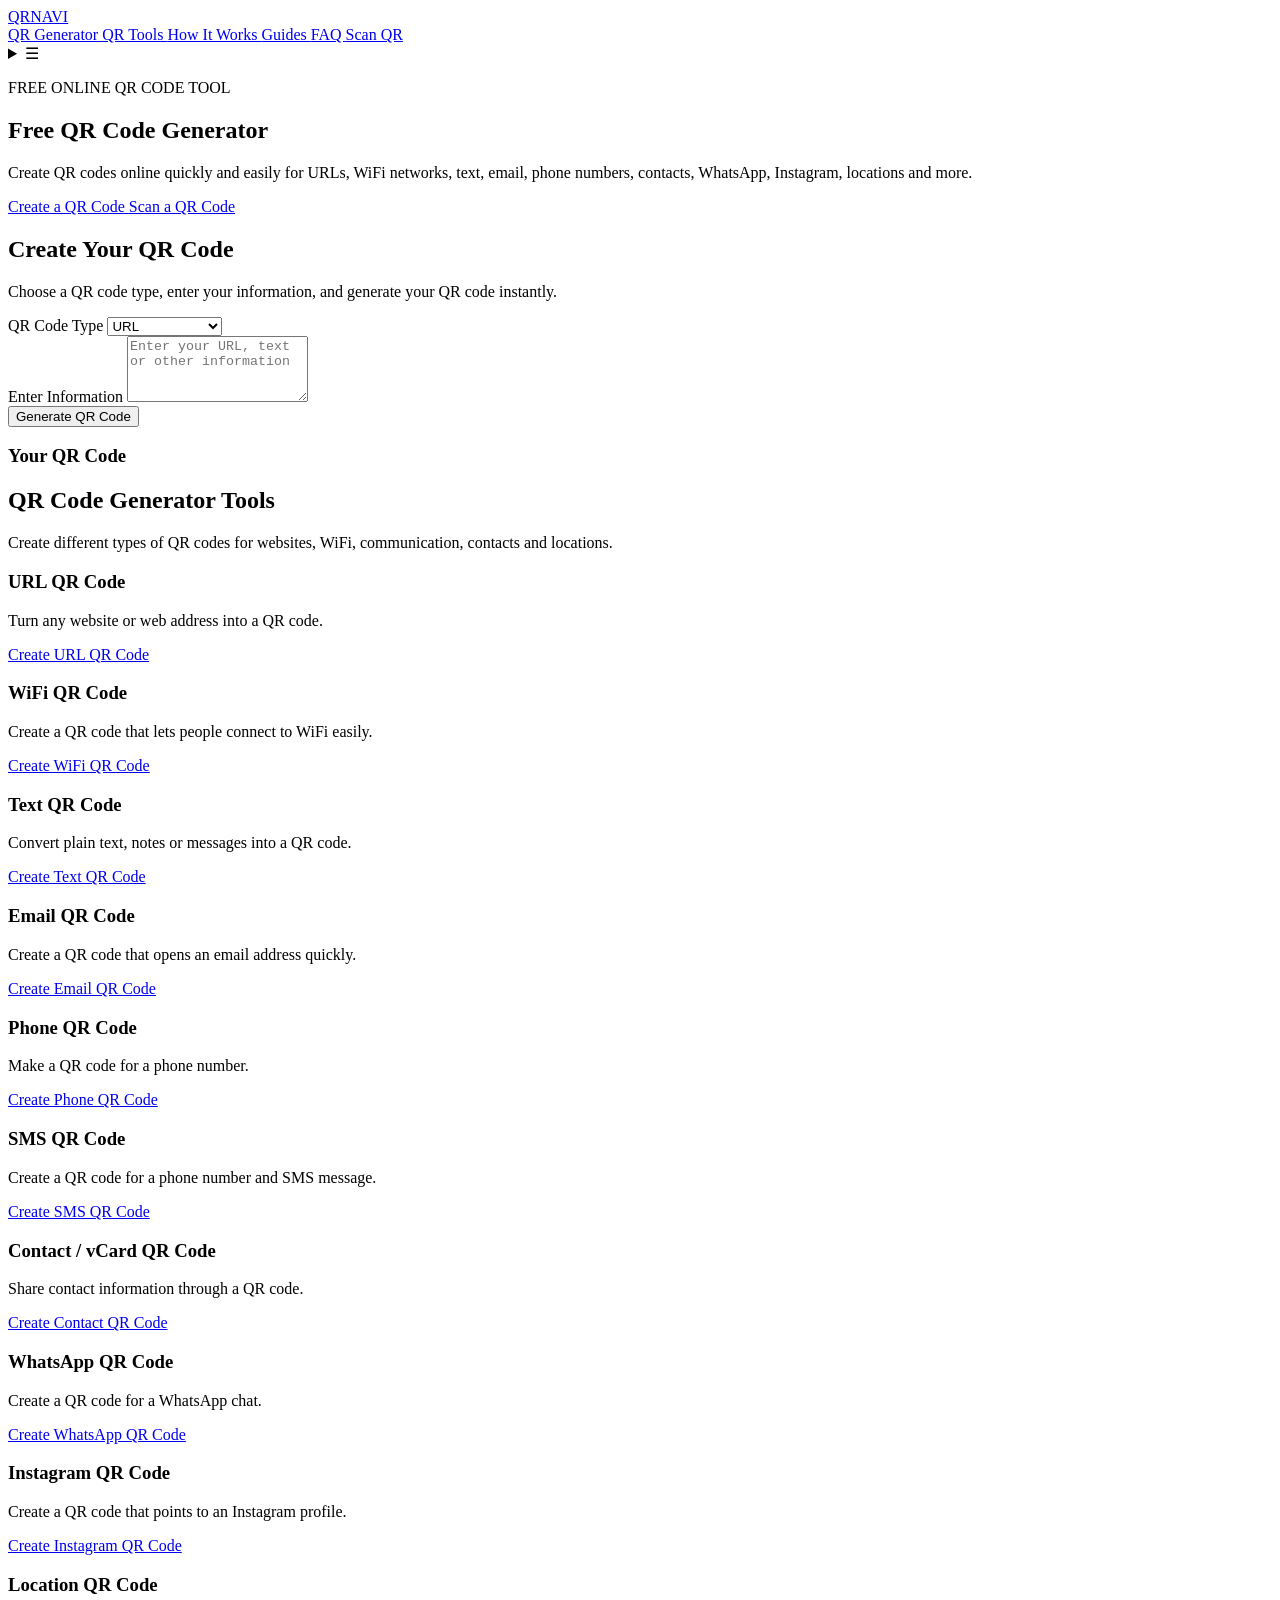
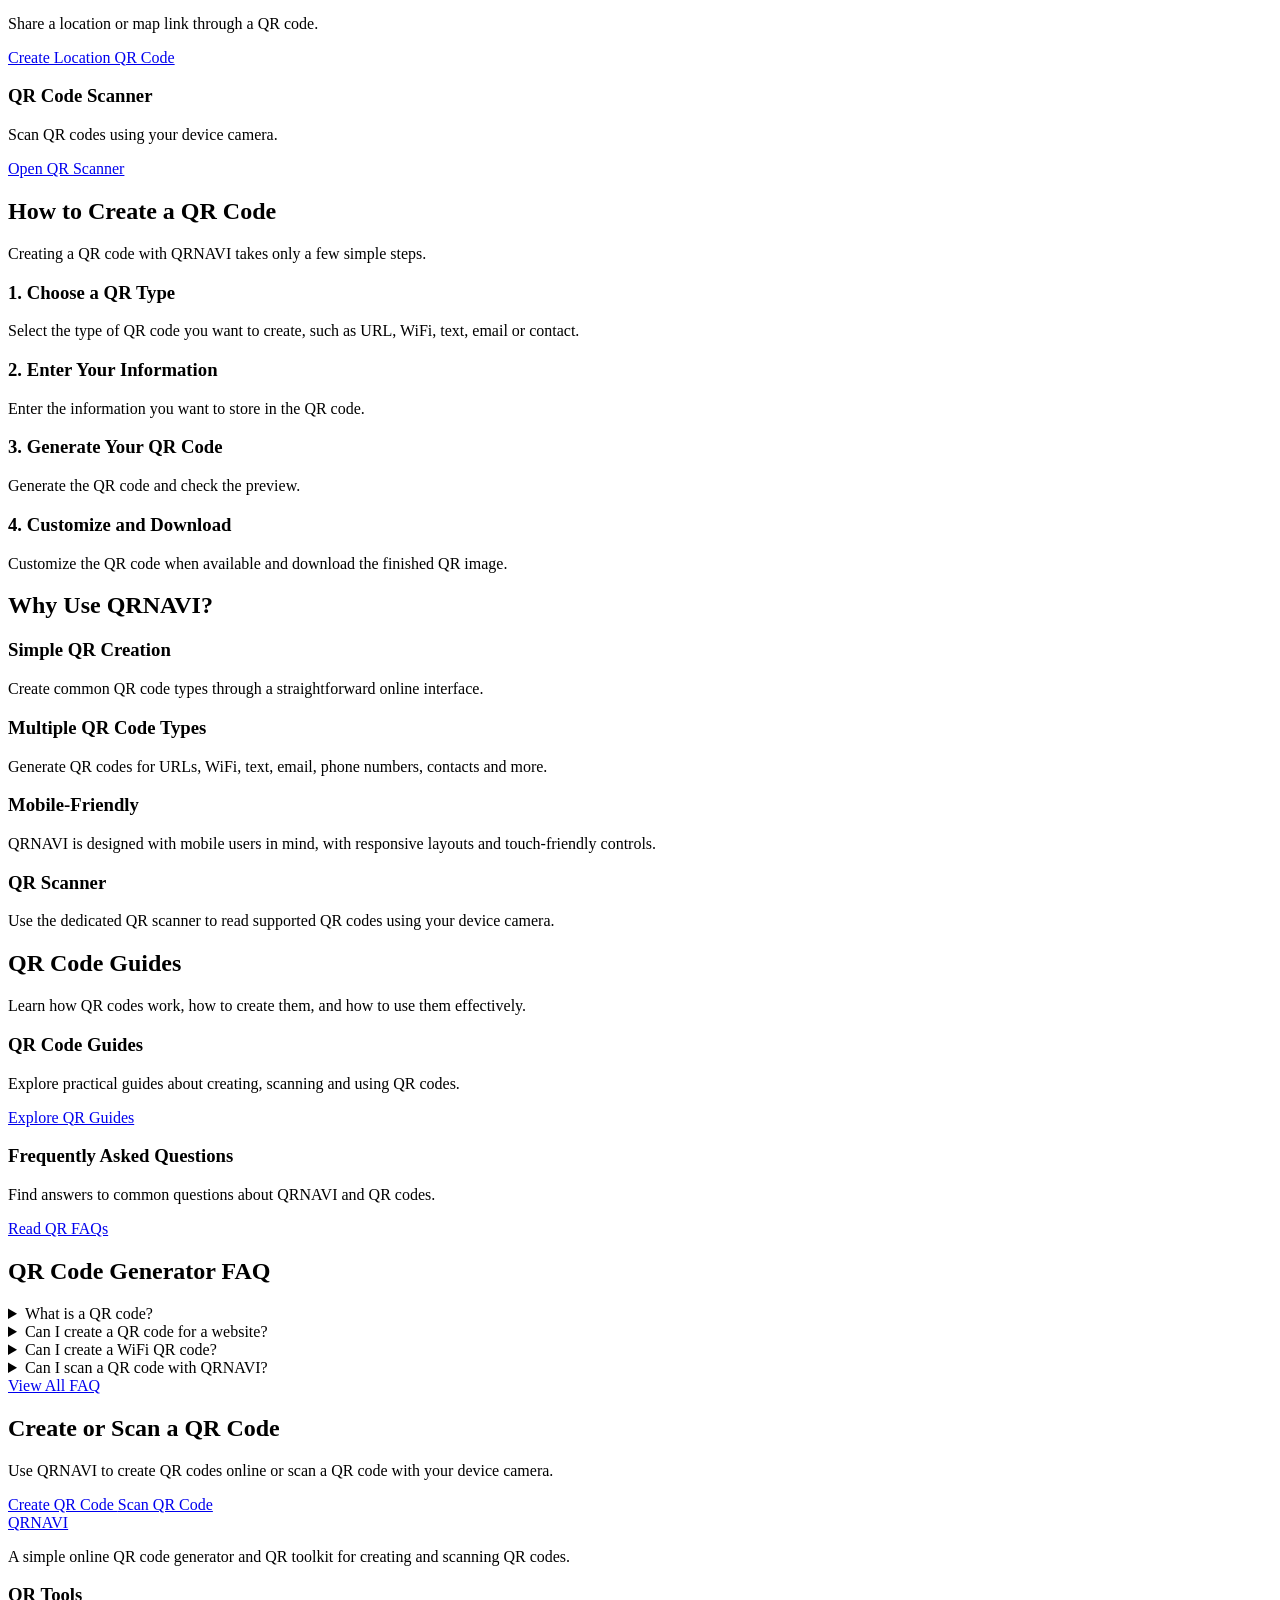
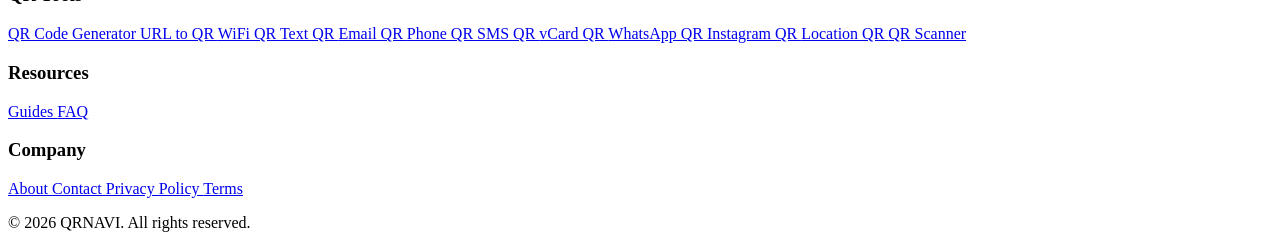
==== index.html @ 93f000bf "Create index.html for QRNAVI website Added a new HTML file for the QRNAVI website, including meta ta" ====
<!DOCTYPE html>
<html lang="en">
<head>
  <meta charset="UTF-8">

  <meta
    name="viewport"
    content="width=device-width, initial-scale=1.0"
  >

  <meta
    name="description"
    content="Create free QR codes online with QRNAVI. Generate QR codes for URLs, WiFi, text, email, phone, SMS, contacts, WhatsApp, Instagram and locations quickly and easily."
  >

  <meta
    name="robots"
    content="index, follow, max-image-preview:large, max-snippet:-1, max-video-preview:-1"
  >

  <meta name="theme-color" content="#071426">

  <title>QRNAVI — Free QR Code Generator</title>

  <!--
    Domain is intentionally not hard-coded yet.
    Canonical URL and absolute OG URL will be added
    after the final QRNAVI domain is selected.
  -->

  <!-- Open Graph -->
  <meta property="og:type" content="website">
  <meta
    property="og:title"
    content="QRNAVI — Free QR Code Generator"
  >
  <meta
    property="og:description"
    content="Create free QR codes for URLs, WiFi, text, email, phone, SMS, contacts, WhatsApp, Instagram and locations with QRNAVI."
  >

  <!-- Twitter / X -->
  <meta
    name="twitter:card"
    content="summary"
  >
  <meta
    name="twitter:title"
    content="QRNAVI — Free QR Code Generator"
  >
  <meta
    name="twitter:description"
    content="Create free QR codes quickly for URLs, WiFi, text, email, phone, contacts and more."
  >

  <!-- Performance -->
  <link rel="preconnect" href="https://cdnjs.cloudflare.com">
  <link rel="dns-prefetch" href="//cdnjs.cloudflare.com">

  <!-- Professional Sans-Serif Font -->
  <link rel="preconnect" href="https://fonts.googleapis.com">
  <link rel="preconnect" href="https://fonts.gstatic.com" crossorigin>

  <link
    href="https://fonts.googleapis.com/css2?family=Inter:wght@400;500;600;700;800&display=swap"
    rel="stylesheet"
  >

  <!-- Main Styles -->
  <link rel="stylesheet" href="style.css">

  <!--
    Structured Data
    No fake reviews, ratings or unsupported claims are used.
  -->
  <script type="application/ld+json">
  {
    "@context": "https://schema.org",
    "@graph": [
      {
        "@type": "WebSite",
        "@id": "#website",
        "name": "QRNAVI",
        "description": "Free online QR code generator and QR toolkit."
      },
      {
        "@type": "Organization",
        "@id": "#organization",
        "name": "QRNAVI"
      },
      {
        "@type": "WebApplication",
        "@id": "#webapplication",
        "name": "QRNAVI QR Code Generator",
        "applicationCategory": "UtilitiesApplication",
        "operatingSystem": "Any",
        "browserRequirements": "Requires a modern web browser",
        "description": "Free online QR code generator for URLs, text, WiFi, email, phone, SMS, contacts and other QR code types."
      }
    ]
  }
  </script>
</head>

<body>

  <!-- =========================
       HEADER
  ========================== -->
  <header class="site-header">

    <div class="container">

      <nav class="nav" aria-label="Main navigation">

        <!-- Logo -->
        <a
          href="index.html"
          class="logo"
          aria-label="QRNAVI Home"
        >
          QRNAVI
        </a>

        <!-- Desktop Navigation -->
        <div class="desktop-nav">

          <a href="qr-code-generator.html">
            QR Generator
          </a>

          <a href="#qr-tools">
            QR Tools
          </a>

          <a href="#how-it-works">
            How It Works
          </a>

          <a href="guides.html">
            Guides
          </a>

          <a href="faq.html">
            FAQ
          </a>

          <a
            href="qr-code-scanner.html"
            class="nav-button"
          >
            Scan QR
          </a>

        </div>

        <!-- Mobile Navigation -->
        <details class="mobile-menu">

          <summary
            aria-label="Open navigation menu"
          >
            <span aria-hidden="true">☰</span>
          </summary>

          <div class="mobile-menu-content">

            <a href="qr-code-generator.html">
              QR Generator
            </a>

            <a href="#qr-tools">
              QR Tools
            </a>

            <a href="url-to-qr-code.html">
              URL QR Code
            </a>

            <a href="wifi-qr-code.html">
              WiFi QR Code
            </a>

            <a href="text-to-qr-code.html">
              Text QR Code
            </a>

            <a href="email-to-qr-code.html">
              Email QR Code
            </a>

            <a href="phone-to-qr-code.html">
              Phone QR Code
            </a>

            <a href="sms-to-qr-code.html">
              SMS QR Code
            </a>

            <a href="vcard-qr-code.html">
              Contact / vCard QR
            </a>

            <a href="whatsapp-qr-code.html">
              WhatsApp QR Code
            </a>

            <a href="instagram-qr-code.html">
              Instagram QR Code
            </a>

            <a href="location-qr-code.html">
              Location QR Code
            </a>

            <a href="qr-code-scanner.html">
              QR Code Scanner
            </a>

            <a href="#how-it-works">
              How It Works
            </a>

            <a href="guides.html">
              Guides
            </a>

            <a href="faq.html">
              FAQ
            </a>

            <a href="about.html">
              About
            </a>

            <a href="contact.html">
              Contact
            </a>

          </div>

        </details>

      </nav>

    </div>

  </header>


  <main>

    <!-- =========================
         HERO
    ========================== -->
    <section class="hero">

      <div class="container">

        <p class="hero-eyebrow">
          FREE ONLINE QR CODE TOOL
        </p>

        <h1>
          Free QR Code Generator
        </h1>

        <p>
          Create QR codes online quickly and easily for URLs,
          WiFi networks, text, email, phone numbers, contacts,
          WhatsApp, Instagram, locations and more.
        </p>

        <div class="hero-actions">

          <a
            href="#qr-generator"
            class="nav-button"
          >
            Create a QR Code
          </a>

          <a
            href="qr-code-scanner.html"
            class="secondary-button"
          >
            Scan a QR Code
          </a>

        </div>

      </div>

    </section>


    <!-- =========================
         MAIN QR GENERATOR
    ========================== -->
    <section
      class="generator-section"
      id="qr-generator"
      aria-labelledby="generator-heading"
    >

      <div class="container">

        <div class="section-heading">

          <h2 id="generator-heading">
            Create Your QR Code
          </h2>

          <p>
            Choose a QR code type, enter your information,
            and generate your QR code instantly.
          </p>

        </div>


        <div class="generator-card">

          <form
            class="generator-form"
            id="qr-generator-form"
            novalidate
          >

            <div class="form-group">

              <label for="qr-type">
                QR Code Type
              </label>

              <select id="qr-type" name="qr-type">

                <option value="url">
                  URL
                </option>

                <option value="text">
                  Text
                </option>

                <option value="wifi">
                  WiFi
                </option>

                <option value="email">
                  Email
                </option>

                <option value="phone">
                  Phone
                </option>

                <option value="sms">
                  SMS
                </option>

                <option value="vcard">
                  Contact / vCard
                </option>

                <option value="whatsapp">
                  WhatsApp
                </option>

                <option value="instagram">
                  Instagram
                </option>

                <option value="location">
                  Location
                </option>

              </select>

            </div>


            <!--
              Existing QR engine compatibility:
              script.js uses #qr-input when applicable.
            -->

            <div
              class="form-group"
              id="qr-input-group"
            >

              <label for="qr-input">
                Enter Information
              </label>

              <textarea
                id="qr-input"
                name="qr-input"
                rows="4"
                placeholder="Enter your URL, text or other information"
                autocomplete="off"
              ></textarea>

            </div>


            <!--
              Dedicated WiFi fields can be generated/controlled
              by the existing script.js when WiFi is selected.
            -->

            <div id="wifi-fields"></div>


            <button
              type="button"
              id="generate-btn"
              class="nav-button"
            >
              Generate QR Code
            </button>

          </form>


          <!-- QR Preview -->
          <div
            class="qr-preview"
            id="qr-preview"
            aria-live="polite"
          >

            <h3>
              Your QR Code
            </h3>

            <div
              id="qr-output"
              aria-label="Generated QR code"
            ></div>

          </div>

        </div>

      </div>

    </section>


    <!-- =========================
         QR TOOLS
    ========================== -->
    <section
      class="tools-section"
      id="qr-tools"
      aria-labelledby="tools-heading"
    >

      <div class="container">

        <div class="section-heading">

          <h2 id="tools-heading">
            QR Code Generator Tools
          </h2>

          <p>
            Create different types of QR codes for websites,
            WiFi, communication, contacts and locations.
          </p>

        </div>


        <div class="tools-grid">

          <article class="tool-card">

            <h3>
              URL QR Code
            </h3>

            <p>
              Turn any website or web address into a QR code.
            </p>

            <a href="url-to-qr-code.html">
              Create URL QR Code
            </a>

          </article>


          <article class="tool-card">

            <h3>
              WiFi QR Code
            </h3>

            <p>
              Create a QR code that lets people connect to WiFi easily.
            </p>

            <a href="wifi-qr-code.html">
              Create WiFi QR Code
            </a>

          </article>


          <article class="tool-card">

            <h3>
              Text QR Code
            </h3>

            <p>
              Convert plain text, notes or messages into a QR code.
            </p>

            <a href="text-to-qr-code.html">
              Create Text QR Code
            </a>

          </article>


          <article class="tool-card">

            <h3>
              Email QR Code
            </h3>

            <p>
              Create a QR code that opens an email address quickly.
            </p>

            <a href="email-to-qr-code.html">
              Create Email QR Code
            </a>

          </article>


          <article class="tool-card">

            <h3>
              Phone QR Code
            </h3>

            <p>
              Make a QR code for a phone number.
            </p>

            <a href="phone-to-qr-code.html">
              Create Phone QR Code
            </a>

          </article>


          <article class="tool-card">

            <h3>
              SMS QR Code
            </h3>

            <p>
              Create a QR code for a phone number and SMS message.
            </p>

            <a href="sms-to-qr-code.html">
              Create SMS QR Code
            </a>

          </article>


          <article class="tool-card">

            <h3>
              Contact / vCard QR Code
            </h3>

            <p>
              Share contact information through a QR code.
            </p>

            <a href="vcard-qr-code.html">
              Create Contact QR Code
            </a>

          </article>


          <article class="tool-card">

            <h3>
              WhatsApp QR Code
            </h3>

            <p>
              Create a QR code for a WhatsApp chat.
            </p>

            <a href="whatsapp-qr-code.html">
              Create WhatsApp QR Code
            </a>

          </article>


          <article class="tool-card">

            <h3>
              Instagram QR Code
            </h3>

            <p>
              Create a QR code that points to an Instagram profile.
            </p>

            <a href="instagram-qr-code.html">
              Create Instagram QR Code
            </a>

          </article>


          <article class="tool-card">

            <h3>
              Location QR Code
            </h3>

            <p>
              Share a location or map link through a QR code.
            </p>

            <a href="location-qr-code.html">
              Create Location QR Code
            </a>

          </article>


          <article class="tool-card">

            <h3>
              QR Code Scanner
            </h3>

            <p>
              Scan QR codes using your device camera.
            </p>

            <a href="qr-code-scanner.html">
              Open QR Scanner
            </a>

          </article>

        </div>

      </div>

    </section>


    <!-- =========================
         HOW IT WORKS
    ========================== -->
    <section
      class="info-section"
      id="how-it-works"
      aria-labelledby="how-heading"
    >

      <div class="container">

        <div class="section-heading">

          <h2 id="how-heading">
            How to Create a QR Code
          </h2>

          <p>
            Creating a QR code with QRNAVI takes only a few simple steps.
          </p>

        </div>


        <div class="steps-grid">

          <article>

            <h3>
              1. Choose a QR Type
            </h3>

            <p>
              Select the type of QR code you want to create,
              such as URL, WiFi, text, email or contact.
            </p>

          </article>


          <article>

            <h3>
              2. Enter Your Information
            </h3>

            <p>
              Enter the information you want to store in the QR code.
            </p>

          </article>


          <article>

            <h3>
              3. Generate Your QR Code
            </h3>

            <p>
              Generate the QR code and check the preview.
            </p>

          </article>


          <article>

            <h3>
              4. Customize and Download
            </h3>

            <p>
              Customize the QR code when available and download
              the finished QR image.
            </p>

          </article>

        </div>

      </div>

    </section>


    <!-- =========================
         WHY QRNAVI
    ========================== -->
    <section
      class="info-section"
      aria-labelledby="why-heading"
    >

      <div class="container">

        <div class="section-heading">

          <h2 id="why-heading">
            Why Use QRNAVI?
          </h2>

        </div>


        <div class="steps-grid">

          <article>

            <h3>
              Simple QR Creation
            </h3>

            <p>
              Create common QR code types through a straightforward
              online interface.
            </p>

          </article>


          <article>

            <h3>
              Multiple QR Code Types
            </h3>

            <p>
              Generate QR codes for URLs, WiFi, text, email,
              phone numbers, contacts and more.
            </p>

          </article>


          <article>

            <h3>
              Mobile-Friendly
            </h3>

            <p>
              QRNAVI is designed with mobile users in mind,
              with responsive layouts and touch-friendly controls.
            </p>

          </article>


          <article>

            <h3>
              QR Scanner
            </h3>

            <p>
              Use the dedicated QR scanner to read supported
              QR codes using your device camera.
            </p>

          </article>

        </div>

      </div>

    </section>


    <!-- =========================
         GUIDES
    ========================== -->
    <section
      class="info-section"
      aria-labelledby="guides-heading"
    >

      <div class="container">

        <div class="section-heading">

          <h2 id="guides-heading">
            QR Code Guides
          </h2>

          <p>
            Learn how QR codes work, how to create them,
            and how to use them effectively.
          </p>

        </div>


        <div class="tools-grid">

          <article class="tool-card">

            <h3>
              QR Code Guides
            </h3>

            <p>
              Explore practical guides about creating,
              scanning and using QR codes.
            </p>

            <a href="guides.html">
              Explore QR Guides
            </a>

          </article>


          <article class="tool-card">

            <h3>
              Frequently Asked Questions
            </h3>

            <p>
              Find answers to common questions about QRNAVI
              and QR codes.
            </p>

            <a href="faq.html">
              Read QR FAQs
            </a>

          </article>

        </div>

      </div>

    </section>


    <!-- =========================
         FAQ
    ========================== -->
    <section
      class="faq-section"
      aria-labelledby="faq-heading"
    >

      <div class="container">

        <div class="section-heading">

          <h2 id="faq-heading">
            QR Code Generator FAQ
          </h2>

        </div>


        <details>

          <summary>
            What is a QR code?
          </summary>

          <p>
            A QR code is a two-dimensional code that can store
            information such as a website URL, text, contact details
            or other supported data.
          </p>

        </details>


        <details>

          <summary>
            Can I create a QR code for a website?
          </summary>

          <p>
            Yes. Use the URL QR Code option to create a QR code
            containing a website address.
          </p>

        </details>


        <details>

          <summary>
            Can I create a WiFi QR code?
          </summary>

          <p>
            Yes. QRNAVI includes a dedicated WiFi QR code tool
            for sharing supported WiFi connection information.
          </p>

        </details>


        <details>

          <summary>
            Can I scan a QR code with QRNAVI?
          </summary>

          <p>
            Yes. QRNAVI has a dedicated QR Code Scanner page
            designed for supported mobile and desktop cameras.
          </p>

        </details>


        <div class="section-action">

          <a href="faq.html">
            View All FAQ
          </a>

        </div>

      </div>

    </section>


    <!-- =========================
         FINAL CTA
    ========================== -->
    <section class="info-section">

      <div class="container">

        <div class="section-heading">

          <h2>
            Create or Scan a QR Code
          </h2>

          <p>
            Use QRNAVI to create QR codes online or scan a QR code
            with your device camera.
          </p>

        </div>


        <div class="hero-actions">

          <a
            href="#qr-generator"
            class="nav-button"
          >
            Create QR Code
          </a>

          <a
            href="qr-code-scanner.html"
            class="secondary-button"
          >
            Scan QR Code
          </a>

        </div>

      </div>

    </section>

  </main>


  <!-- =========================
       FOOTER
  ========================== -->
  <footer class="site-footer">

    <div class="container">

      <div class="footer-grid">

        <div>

          <a
            href="index.html"
            class="logo"
          >
            QRNAVI
          </a>

          <p>
            A simple online QR code generator and QR toolkit
            for creating and scanning QR codes.
          </p>

        </div>


        <!-- QR Tools -->
        <div>

          <h3>
            QR Tools
          </h3>

          <a href="qr-code-generator.html">
            QR Code Generator
          </a>

          <a href="url-to-qr-code.html">
            URL to QR
          </a>

          <a href="wifi-qr-code.html">
            WiFi QR
          </a>

          <a href="text-to-qr-code.html">
            Text QR
          </a>

          <a href="email-to-qr-code.html">
            Email QR
          </a>

          <a href="phone-to-qr-code.html">
            Phone QR
          </a>

          <a href="sms-to-qr-code.html">
            SMS QR
          </a>

          <a href="vcard-qr-code.html">
            vCard QR
          </a>

          <a href="whatsapp-qr-code.html">
            WhatsApp QR
          </a>

          <a href="instagram-qr-code.html">
            Instagram QR
          </a>

          <a href="location-qr-code.html">
            Location QR
          </a>

          <a href="qr-code-scanner.html">
            QR Scanner
          </a>

        </div>


        <!-- Resources -->
        <div>

          <h3>
            Resources
          </h3>

          <a href="guides.html">
            Guides
          </a>

          <a href="faq.html">
            FAQ
          </a>

        </div>


        <!-- Company -->
        <div>

          <h3>
            Company
          </h3>

          <a href="about.html">
            About
          </a>

          <a href="contact.html">
            Contact
          </a>

          <a href="privacy-policy.html">
            Privacy Policy
          </a>

          <a href="terms.html">
            Terms
          </a>

        </div>

      </div>


      <div class="footer-bottom">

        <p>
          © <span id="current-year">2026</span> QRNAVI.
          All rights reserved.
        </p>

      </div>

    </div>

  </footer>


  <!-- =========================
       MAIN QR GENERATOR SCRIPT
  ========================== -->
  <script src="script.js" defer></script>


  <!-- Small non-conflicting year updater -->
  <script>
    document.addEventListener("DOMContentLoaded", function () {
      const yearElement = document.getElementById("current-year");

      if (yearElement) {
        yearElement.textContent = new Date().getFullYear();
      }
    });
  </script>

</body>
</html>
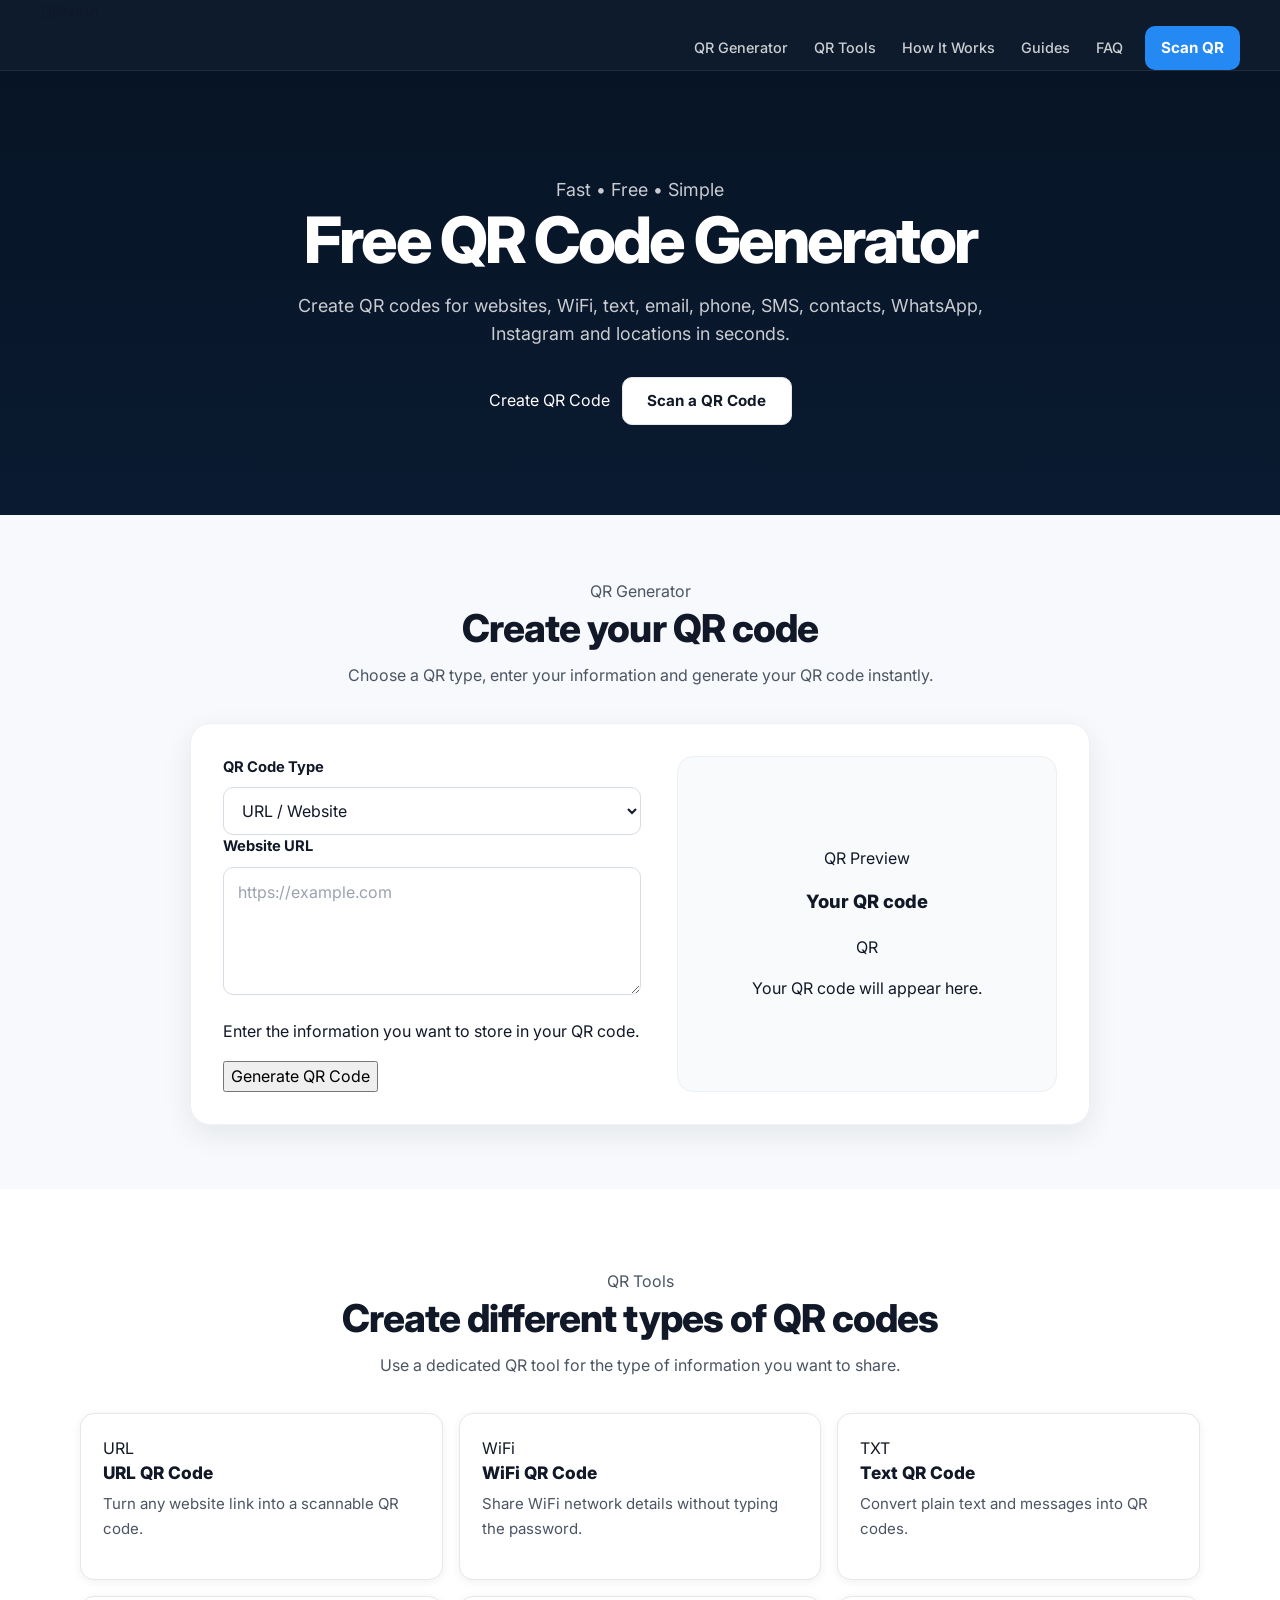
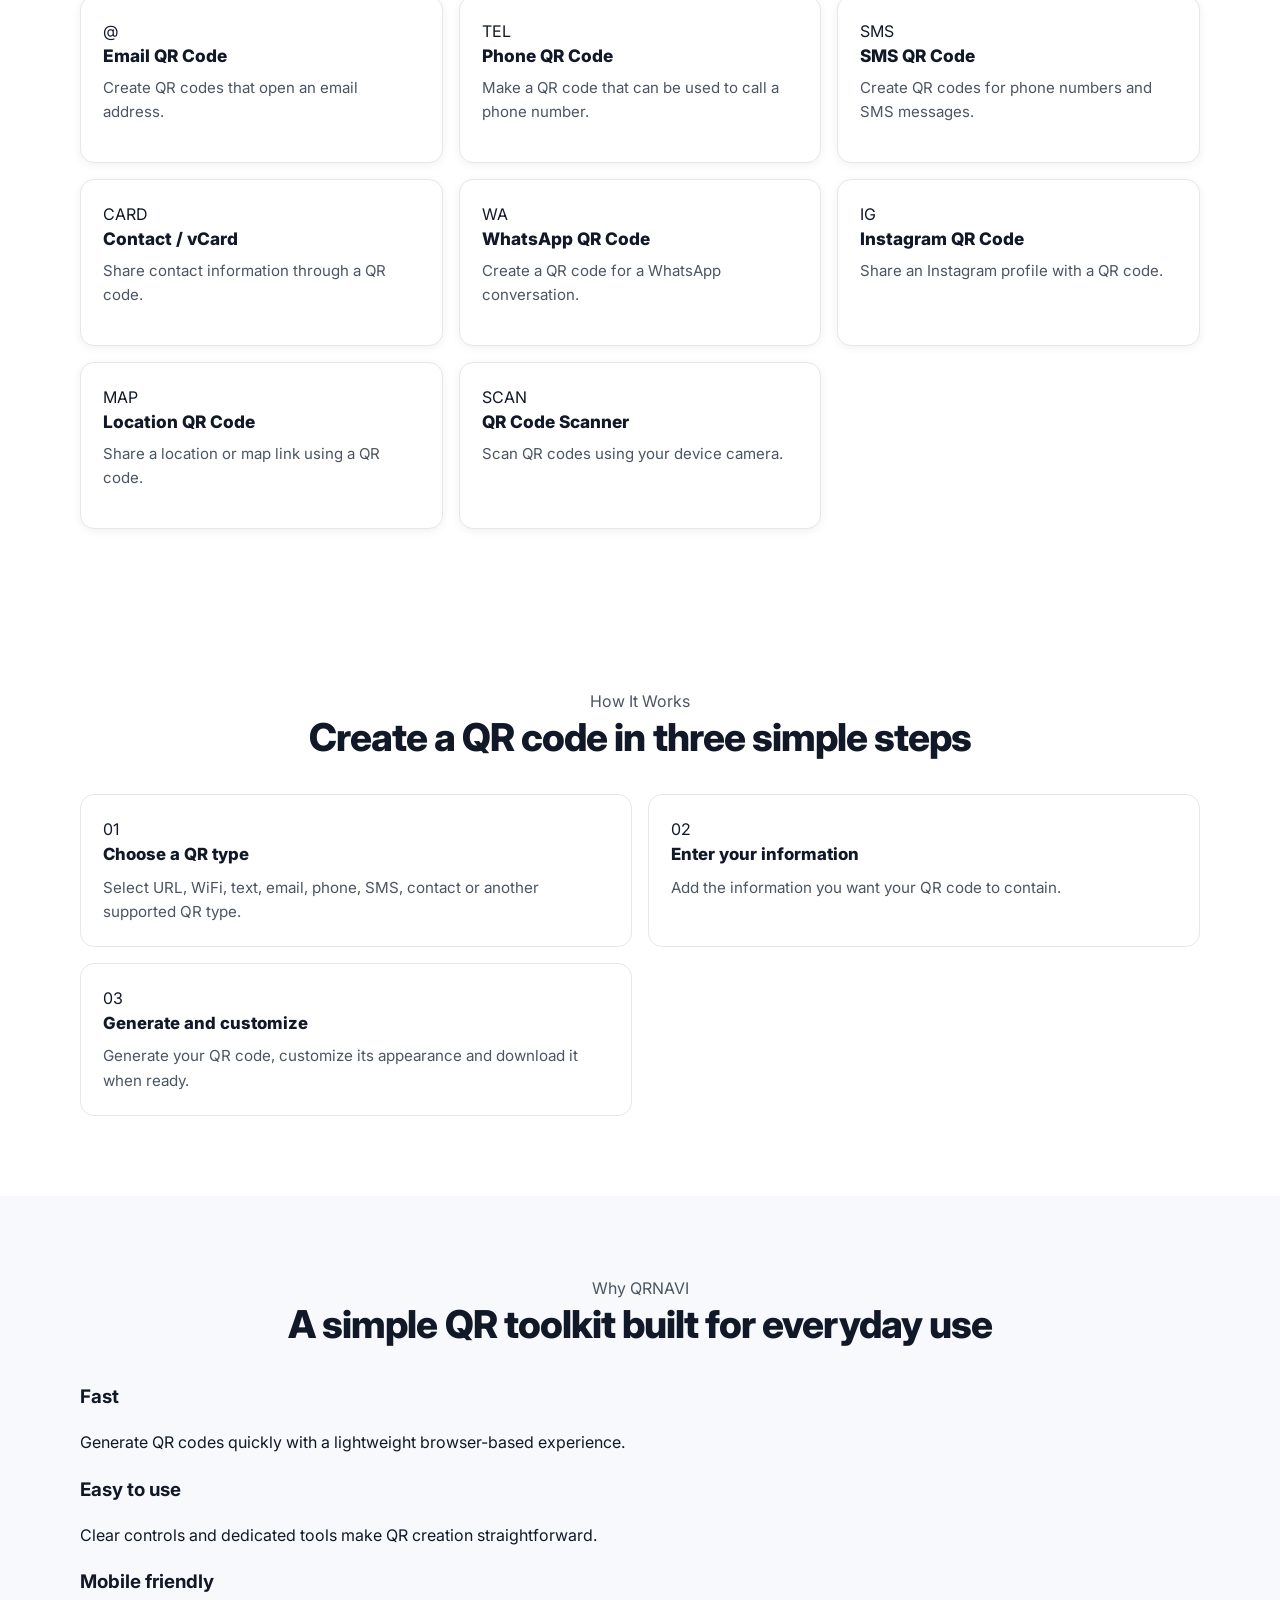
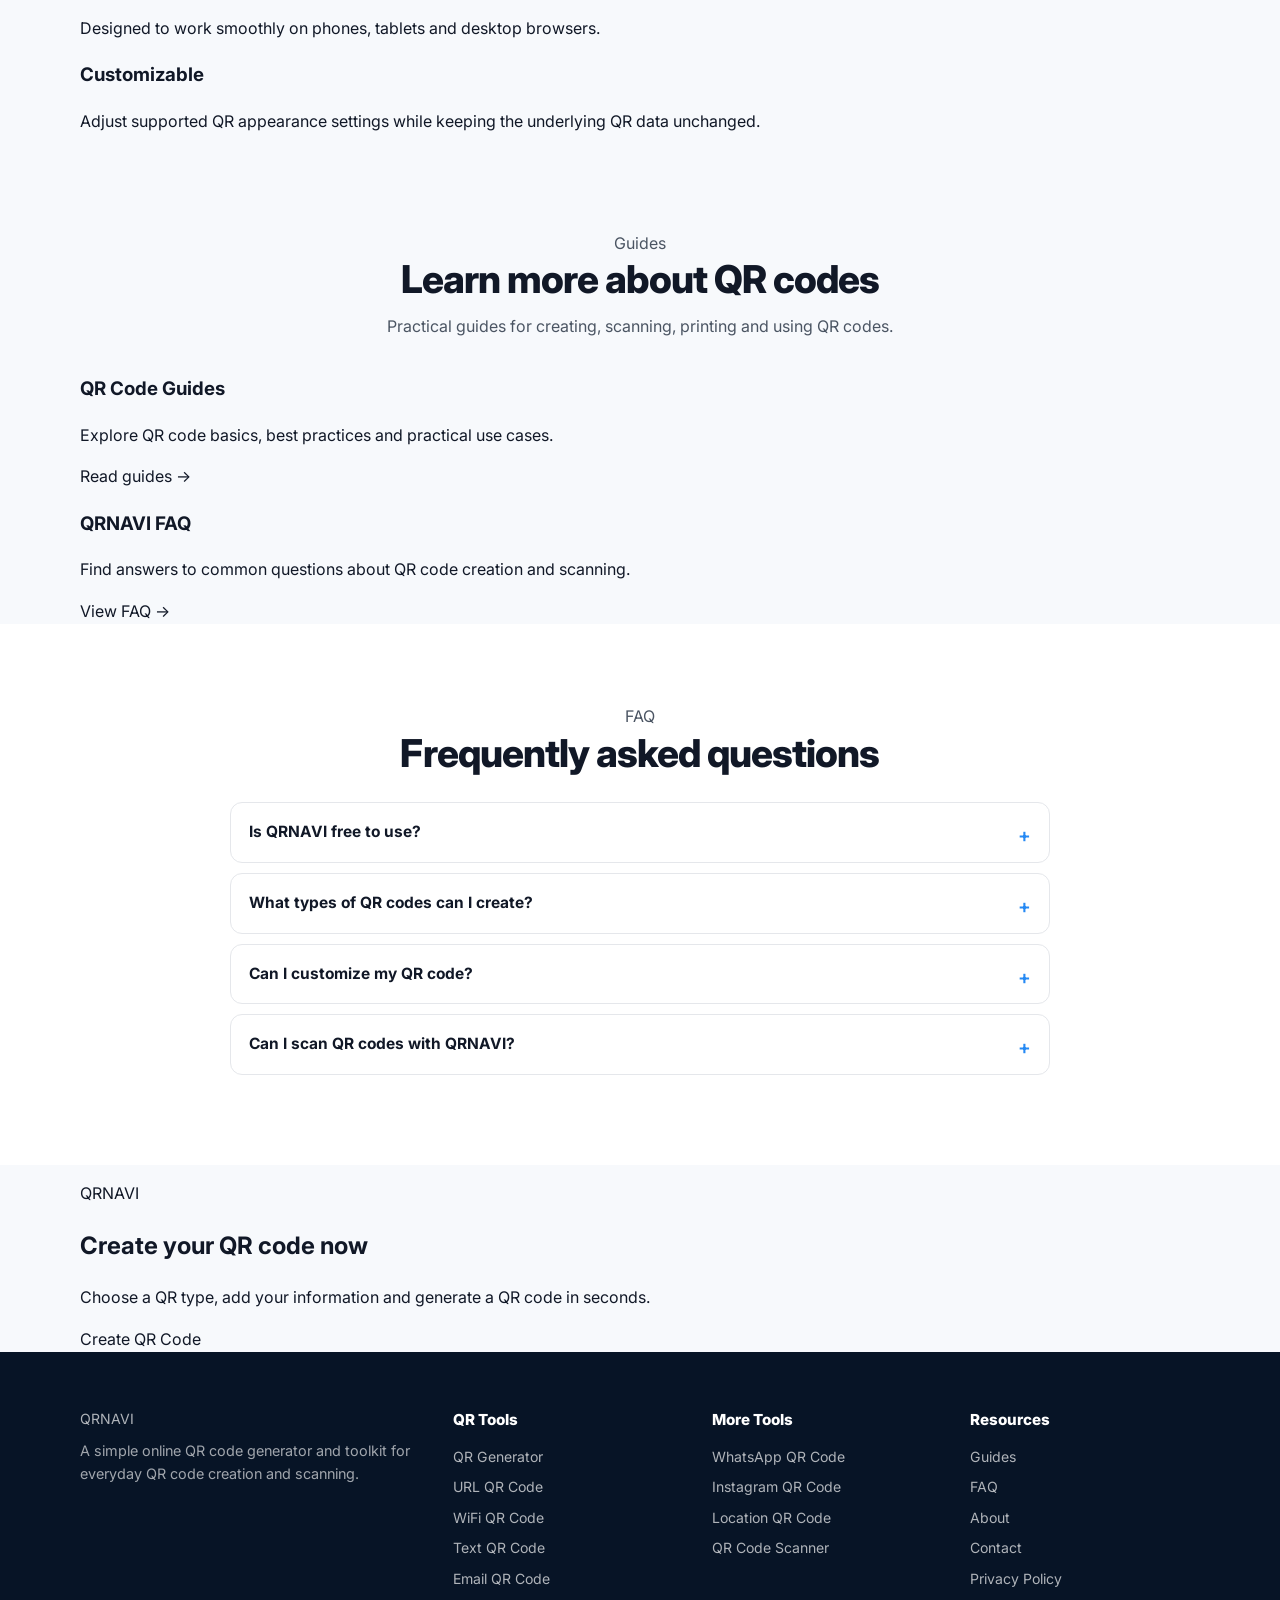
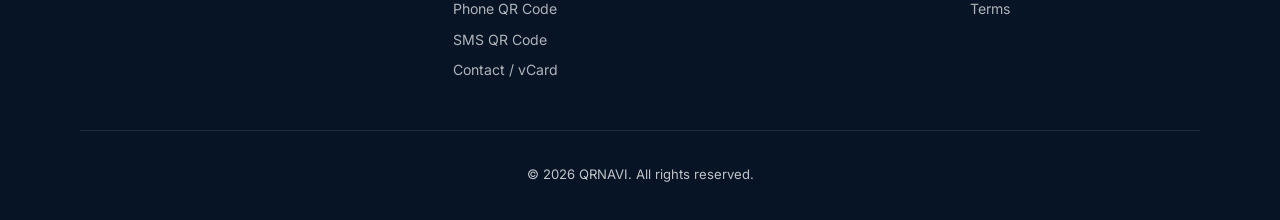
==== commit a19dd985: "Update print statement from 'Hello' to 'Goodbye'" ====
--- a/index.html
+++ b/index.html
@@ -8,6 +8,8 @@
     content="width=device-width, initial-scale=1.0"
   >
 
+  <title>QRNAVI — Free QR Code Generator</title>
+
   <meta
     name="description"
     content="Create free QR codes online with QRNAVI. Generate QR codes for URLs, WiFi, text, email, phone, SMS, contacts, WhatsApp, Instagram and locations quickly and easily."
@@ -15,49 +17,47 @@
 
   <meta
     name="robots"
-    content="index, follow, max-image-preview:large, max-snippet:-1, max-video-preview:-1"
+    content="index, follow, max-image-preview:large"
   >
 
-  <meta name="theme-color" content="#071426">
-
-  <title>QRNAVI — Free QR Code Generator</title>
-
-  <!--
-    Domain is intentionally not hard-coded yet.
-    Canonical URL and absolute OG URL will be added
-    after the final QRNAVI domain is selected.
-  -->
-
-  <!-- Open Graph -->
-  <meta property="og:type" content="website">
+  <meta
+    name="theme-color"
+    content="#071426"
+  >
+
   <meta
     property="og:title"
     content="QRNAVI — Free QR Code Generator"
   >
+
   <meta
     property="og:description"
-    content="Create free QR codes for URLs, WiFi, text, email, phone, SMS, contacts, WhatsApp, Instagram and locations with QRNAVI."
+    content="Create QR codes quickly with QRNAVI."
   >
 
-  <!-- Twitter / X -->
+  <meta
+    property="og:type"
+    content="website"
+  >
+
   <meta
     name="twitter:card"
-    content="summary"
+    content="summary_large_image"
   >
+
   <meta
     name="twitter:title"
     content="QRNAVI — Free QR Code Generator"
   >
+
   <meta
     name="twitter:description"
-    content="Create free QR codes quickly for URLs, WiFi, text, email, phone, contacts and more."
+    content="Create QR codes quickly with QRNAVI."
   >
 
-  <!-- Performance -->
   <link rel="preconnect" href="https://cdnjs.cloudflare.com">
-  <link rel="dns-prefetch" href="//cdnjs.cloudflare.com">
-
-  <!-- Professional Sans-Serif Font -->
+  <link rel="dns-prefetch" href="https://cdnjs.cloudflare.com">
+
   <link rel="preconnect" href="https://fonts.googleapis.com">
   <link rel="preconnect" href="https://fonts.gstatic.com" crossorigin>
 
@@ -66,38 +66,36 @@
     rel="stylesheet"
   >
 
-  <!-- Main Styles -->
   <link rel="stylesheet" href="style.css">
 
-  <!--
-    Structured Data
-    No fake reviews, ratings or unsupported claims are used.
-  -->
+  <!-- Structured Data: WebSite -->
   <script type="application/ld+json">
   {
     "@context": "https://schema.org",
-    "@graph": [
-      {
-        "@type": "WebSite",
-        "@id": "#website",
-        "name": "QRNAVI",
-        "description": "Free online QR code generator and QR toolkit."
-      },
-      {
-        "@type": "Organization",
-        "@id": "#organization",
-        "name": "QRNAVI"
-      },
-      {
-        "@type": "WebApplication",
-        "@id": "#webapplication",
-        "name": "QRNAVI QR Code Generator",
-        "applicationCategory": "UtilitiesApplication",
-        "operatingSystem": "Any",
-        "browserRequirements": "Requires a modern web browser",
-        "description": "Free online QR code generator for URLs, text, WiFi, email, phone, SMS, contacts and other QR code types."
-      }
-    ]
+    "@type": "WebSite",
+    "name": "QRNAVI",
+    "description": "Free online QR code generator and QR toolkit."
+  }
+  </script>
+
+  <!-- Structured Data: Organization -->
+  <script type="application/ld+json">
+  {
+    "@context": "https://schema.org",
+    "@type": "Organization",
+    "name": "QRNAVI"
+  }
+  </script>
+
+  <!-- Structured Data: WebApplication -->
+  <script type="application/ld+json">
+  {
+    "@context": "https://schema.org",
+    "@type": "WebApplication",
+    "name": "QRNAVI QR Code Generator",
+    "applicationCategory": "UtilitiesApplication",
+    "operatingSystem": "Web",
+    "description": "Create free QR codes online for URLs, text, WiFi, email, phone, SMS, contacts, WhatsApp, Instagram and locations."
   }
   </script>
 </head>
@@ -108,143 +106,78 @@
        HEADER
   ========================== -->
   <header class="site-header">
-
-    <div class="container">
-
-      <nav class="nav" aria-label="Main navigation">
-
-        <!-- Logo -->
+    <div class="container header-inner">
+
+      <a
+        class="brand"
+        href="index.html"
+        aria-label="QRNAVI home"
+      >
+        QRNAVI
+      </a>
+
+      <!-- Desktop Navigation -->
+      <nav
+        class="desktop-nav"
+        aria-label="Primary navigation"
+      >
+        <a href="qr-code-generator.html">QR Generator</a>
+        <a href="#qr-tools">QR Tools</a>
+        <a href="#how-it-works">How It Works</a>
+        <a href="guides.html">Guides</a>
+        <a href="faq.html">FAQ</a>
+
         <a
-          href="index.html"
-          class="logo"
-          aria-label="QRNAVI Home"
+          class="nav-button"
+          href="qr-code-scanner.html"
         >
-          QRNAVI
-        </a>
-
-        <!-- Desktop Navigation -->
-        <div class="desktop-nav">
-
-          <a href="qr-code-generator.html">
-            QR Generator
-          </a>
-
-          <a href="#qr-tools">
-            QR Tools
-          </a>
-
-          <a href="#how-it-works">
-            How It Works
-          </a>
-
-          <a href="guides.html">
-            Guides
-          </a>
-
-          <a href="faq.html">
-            FAQ
-          </a>
-
-          <a
-            href="qr-code-scanner.html"
-            class="nav-button"
-          >
-            Scan QR
-          </a>
-
-        </div>
-
-        <!-- Mobile Navigation -->
-        <details class="mobile-menu">
-
-          <summary
-            aria-label="Open navigation menu"
-          >
-            <span aria-hidden="true">☰</span>
-          </summary>
-
-          <div class="mobile-menu-content">
-
-            <a href="qr-code-generator.html">
-              QR Generator
-            </a>
-
-            <a href="#qr-tools">
-              QR Tools
-            </a>
-
-            <a href="url-to-qr-code.html">
-              URL QR Code
-            </a>
-
-            <a href="wifi-qr-code.html">
-              WiFi QR Code
-            </a>
-
-            <a href="text-to-qr-code.html">
-              Text QR Code
-            </a>
-
-            <a href="email-to-qr-code.html">
-              Email QR Code
-            </a>
-
-            <a href="phone-to-qr-code.html">
-              Phone QR Code
-            </a>
-
-            <a href="sms-to-qr-code.html">
-              SMS QR Code
-            </a>
-
-            <a href="vcard-qr-code.html">
-              Contact / vCard QR
-            </a>
-
-            <a href="whatsapp-qr-code.html">
-              WhatsApp QR Code
-            </a>
-
-            <a href="instagram-qr-code.html">
-              Instagram QR Code
-            </a>
-
-            <a href="location-qr-code.html">
-              Location QR Code
-            </a>
-
-            <a href="qr-code-scanner.html">
-              QR Code Scanner
-            </a>
-
-            <a href="#how-it-works">
-              How It Works
-            </a>
-
-            <a href="guides.html">
-              Guides
-            </a>
-
-            <a href="faq.html">
-              FAQ
-            </a>
-
-            <a href="about.html">
-              About
-            </a>
-
-            <a href="contact.html">
-              Contact
-            </a>
-
-          </div>
-
-        </details>
-
+          Scan QR
+        </a>
       </nav>
 
+      <!-- Mobile Navigation -->
+      <details class="mobile-menu">
+
+        <summary
+          class="mobile-menu-button"
+          aria-label="Open navigation menu"
+        >
+          <span></span>
+          <span></span>
+          <span></span>
+        </summary>
+
+        <nav
+          class="mobile-menu-panel"
+          aria-label="Mobile navigation"
+        >
+          <a href="qr-code-generator.html">QR Generator</a>
+
+          <a href="#qr-tools">QR Tools</a>
+
+          <a href="url-to-qr-code.html">URL QR Code</a>
+          <a href="wifi-qr-code.html">WiFi QR Code</a>
+          <a href="text-to-qr-code.html">Text QR Code</a>
+          <a href="email-to-qr-code.html">Email QR Code</a>
+          <a href="phone-to-qr-code.html">Phone QR Code</a>
+          <a href="sms-to-qr-code.html">SMS QR Code</a>
+          <a href="vcard-qr-code.html">Contact / vCard</a>
+          <a href="whatsapp-qr-code.html">WhatsApp QR Code</a>
+          <a href="instagram-qr-code.html">Instagram QR Code</a>
+          <a href="location-qr-code.html">Location QR Code</a>
+
+          <a href="qr-code-scanner.html">Scan QR</a>
+
+          <a href="#how-it-works">How It Works</a>
+          <a href="guides.html">Guides</a>
+          <a href="faq.html">FAQ</a>
+          <a href="about.html">About</a>
+          <a href="contact.html">Contact</a>
+        </nav>
+
+      </details>
+
     </div>
-
   </header>
 
 
@@ -254,43 +187,44 @@
          HERO
     ========================== -->
     <section class="hero">
-
-      <div class="container">
-
-        <p class="hero-eyebrow">
-          FREE ONLINE QR CODE TOOL
-        </p>
-
-        <h1>
-          Free QR Code Generator
-        </h1>
-
-        <p>
-          Create QR codes online quickly and easily for URLs,
-          WiFi networks, text, email, phone numbers, contacts,
-          WhatsApp, Instagram, locations and more.
-        </p>
-
-        <div class="hero-actions">
-
-          <a
-            href="#qr-generator"
-            class="nav-button"
-          >
-            Create a QR Code
-          </a>
-
-          <a
-            href="qr-code-scanner.html"
-            class="secondary-button"
-          >
-            Scan a QR Code
-          </a>
+      <div class="container hero-inner">
+
+        <div class="hero-content">
+
+          <p class="eyebrow">
+            Fast • Free • Simple
+          </p>
+
+          <h1>
+            Free QR Code Generator
+          </h1>
+
+          <p class="hero-text">
+            Create QR codes for websites, WiFi, text, email, phone,
+            SMS, contacts, WhatsApp, Instagram and locations in seconds.
+          </p>
+
+          <div class="hero-actions">
+
+            <a
+              class="primary-button"
+              href="#qr-generator"
+            >
+              Create QR Code
+            </a>
+
+            <a
+              class="secondary-button"
+              href="qr-code-scanner.html"
+            >
+              Scan a QR Code
+            </a>
+
+          </div>
 
         </div>
 
       </div>
-
     </section>
 
 
@@ -300,123 +234,94 @@
     <section
       class="generator-section"
       id="qr-generator"
-      aria-labelledby="generator-heading"
     >
 
       <div class="container">
 
         <div class="section-heading">
-
-          <h2 id="generator-heading">
-            Create Your QR Code
+          <p class="eyebrow">
+            QR Generator
+          </p>
+
+          <h2>
+            Create your QR code
           </h2>
 
           <p>
-            Choose a QR code type, enter your information,
-            and generate your QR code instantly.
-          </p>
-
+            Choose a QR type, enter your information and generate
+            your QR code instantly.
+          </p>
         </div>
 
 
         <div class="generator-card">
 
           <form
-            class="generator-form"
             id="qr-generator-form"
             novalidate
           >
 
+            <!-- QR Type -->
             <div class="form-group">
 
               <label for="qr-type">
                 QR Code Type
               </label>
 
-              <select id="qr-type" name="qr-type">
-
-                <option value="url">
-                  URL
-                </option>
-
-                <option value="text">
-                  Text
-                </option>
-
-                <option value="wifi">
-                  WiFi
-                </option>
-
-                <option value="email">
-                  Email
-                </option>
-
-                <option value="phone">
-                  Phone
-                </option>
-
-                <option value="sms">
-                  SMS
-                </option>
-
-                <option value="vcard">
-                  Contact / vCard
-                </option>
-
-                <option value="whatsapp">
-                  WhatsApp
-                </option>
-
-                <option value="instagram">
-                  Instagram
-                </option>
-
-                <option value="location">
-                  Location
-                </option>
-
+              <select id="qr-type">
+                <option value="url">URL / Website</option>
+                <option value="text">Text</option>
+                <option value="wifi">WiFi</option>
+                <option value="email">Email</option>
+                <option value="phone">Phone</option>
+                <option value="sms">SMS</option>
+                <option value="vcard">Contact / vCard</option>
+                <option value="whatsapp">WhatsApp</option>
+                <option value="instagram">Instagram</option>
+                <option value="location">Location</option>
               </select>
 
             </div>
 
 
-            <!--
-              Existing QR engine compatibility:
-              script.js uses #qr-input when applicable.
-            -->
-
+            <!-- Generic Input -->
             <div
               class="form-group"
               id="qr-input-group"
             >
 
               <label for="qr-input">
-                Enter Information
+                Website URL
               </label>
 
               <textarea
                 id="qr-input"
-                name="qr-input"
                 rows="4"
-                placeholder="Enter your URL, text or other information"
                 autocomplete="off"
+                placeholder="https://example.com"
               ></textarea>
 
+              <p class="input-help">
+                Enter the information you want to store in your QR code.
+              </p>
+
             </div>
 
 
-            <!--
-              Dedicated WiFi fields can be generated/controlled
-              by the existing script.js when WiFi is selected.
-            -->
-
-            <div id="wifi-fields"></div>
-
-
+            <!-- WiFi Fields -->
+            <div
+              id="wifi-fields"
+              class="wifi-fields"
+              hidden
+            >
+            </div>
+
+
+            <!-- Generate -->
             <button
-              type="button"
+              type="submit"
+              class="primary-button generate-button"
               id="generate-btn"
-              class="nav-button"
             >
               Generate QR Code
             </button>
@@ -428,17 +333,39 @@
           <div
             class="qr-preview"
             id="qr-preview"
-            aria-live="polite"
-          >
-
-            <h3>
-              Your QR Code
-            </h3>
+          >
+
+            <div class="qr-preview-header">
+
+              <div>
+                <p class="qr-preview-label">
+                  QR Preview
+                </p>
+
+                <h3>
+                  Your QR code
+                </h3>
+              </div>
+
+            </div>
+
 
             <div
+              class="qr-output"
               id="qr-output"
+              aria-live="polite"
               aria-label="Generated QR code"
-            ></div>
+            >
+              <div class="qr-placeholder">
+                <span class="qr-placeholder-icon">
+                  QR
+                </span>
+
+                <p>
+                  Your QR code will appear here.
+                </p>
+              </div>
+            </div>
 
           </div>
 
@@ -455,20 +382,23 @@
     <section
       class="tools-section"
       id="qr-tools"
-      aria-labelledby="tools-heading"
     >
 
       <div class="container">
 
         <div class="section-heading">
 
-          <h2 id="tools-heading">
-            QR Code Generator Tools
+          <p class="eyebrow">
+            QR Tools
+          </p>
+
+          <h2>
+            Create different types of QR codes
           </h2>
 
           <p>
-            Create different types of QR codes for websites,
-            WiFi, communication, contacts and locations.
+            Use a dedicated QR tool for the type of information
+            you want to share.
           </p>
 
         </div>
@@ -476,177 +406,171 @@
 
         <div class="tools-grid">
 
-          <article class="tool-card">
+          <a
+            class="tool-card"
+            href="url-to-qr-code.html"
+          >
+            <span class="tool-icon">URL</span>
 
             <h3>
               URL QR Code
             </h3>
 
             <p>
-              Turn any website or web address into a QR code.
-            </p>
-
-            <a href="url-to-qr-code.html">
-              Create URL QR Code
-            </a>
-
-          </article>
-
-
-          <article class="tool-card">
+              Turn any website link into a scannable QR code.
+            </p>
+          </a>
+
+
+          <a
+            class="tool-card"
+            href="wifi-qr-code.html"
+          >
+            <span class="tool-icon">WiFi</span>
 
             <h3>
               WiFi QR Code
             </h3>
 
             <p>
-              Create a QR code that lets people connect to WiFi easily.
-            </p>
-
-            <a href="wifi-qr-code.html">
-              Create WiFi QR Code
-            </a>
-
-          </article>
-
-
-          <article class="tool-card">
+              Share WiFi network details without typing the password.
+            </p>
+          </a>
+
+
+          <a
+            class="tool-card"
+            href="text-to-qr-code.html"
+          >
+            <span class="tool-icon">TXT</span>
 
             <h3>
               Text QR Code
             </h3>
 
             <p>
-              Convert plain text, notes or messages into a QR code.
-            </p>
-
-            <a href="text-to-qr-code.html">
-              Create Text QR Code
-            </a>
-
-          </article>
-
-
-          <article class="tool-card">
+              Convert plain text and messages into QR codes.
+            </p>
+          </a>
+
+
+          <a
+            class="tool-card"
+            href="email-to-qr-code.html"
+          >
+            <span class="tool-icon">@</span>
 
             <h3>
               Email QR Code
             </h3>
 
             <p>
-              Create a QR code that opens an email address quickly.
-            </p>
-
-            <a href="email-to-qr-code.html">
-              Create Email QR Code
-            </a>
-
-          </article>
-
-
-          <article class="tool-card">
+              Create QR codes that open an email address.
+            </p>
+          </a>
+
+
+          <a
+            class="tool-card"
+            href="phone-to-qr-code.html"
+          >
+            <span class="tool-icon">TEL</span>
 
             <h3>
               Phone QR Code
             </h3>
 
             <p>
-              Make a QR code for a phone number.
-            </p>
-
-            <a href="phone-to-qr-code.html">
-              Create Phone QR Code
-            </a>
-
-          </article>
-
-
-          <article class="tool-card">
+              Make a QR code that can be used to call a phone number.
+            </p>
+          </a>
+
+
+          <a
+            class="tool-card"
+            href="sms-to-qr-code.html"
+          >
+            <span class="tool-icon">SMS</span>
 
             <h3>
               SMS QR Code
             </h3>
 
             <p>
-              Create a QR code for a phone number and SMS message.
-            </p>
-
-            <a href="sms-to-qr-code.html">
-              Create SMS QR Code
-            </a>
-
-          </article>
-
-
-          <article class="tool-card">
-
-            <h3>
-              Contact / vCard QR Code
+              Create QR codes for phone numbers and SMS messages.
+            </p>
+          </a>
+
+
+          <a
+            class="tool-card"
+            href="vcard-qr-code.html"
+          >
+            <span class="tool-icon">CARD</span>
+
+            <h3>
+              Contact / vCard
             </h3>
 
             <p>
               Share contact information through a QR code.
             </p>
-
-            <a href="vcard-qr-code.html">
-              Create Contact QR Code
-            </a>
-
-          </article>
-
-
-          <article class="tool-card">
+          </a>
+
+
+          <a
+            class="tool-card"
+            href="whatsapp-qr-code.html"
+          >
+            <span class="tool-icon">WA</span>
 
             <h3>
               WhatsApp QR Code
             </h3>
 
             <p>
-              Create a QR code for a WhatsApp chat.
-            </p>
-
-            <a href="whatsapp-qr-code.html">
-              Create WhatsApp QR Code
-            </a>
-
-          </article>
-
-
-          <article class="tool-card">
+              Create a QR code for a WhatsApp conversation.
+            </p>
+          </a>
+
+
+          <a
+            class="tool-card"
+            href="instagram-qr-code.html"
+          >
+            <span class="tool-icon">IG</span>
 
             <h3>
               Instagram QR Code
             </h3>
 
             <p>
-              Create a QR code that points to an Instagram profile.
-            </p>
-
-            <a href="instagram-qr-code.html">
-              Create Instagram QR Code
-            </a>
-
-          </article>
-
-
-          <article class="tool-card">
+              Share an Instagram profile with a QR code.
+            </p>
+          </a>
+
+
+          <a
+            class="tool-card"
+            href="location-qr-code.html"
+          >
+            <span class="tool-icon">MAP</span>
 
             <h3>
               Location QR Code
             </h3>
 
             <p>
-              Share a location or map link through a QR code.
-            </p>
-
-            <a href="location-qr-code.html">
-              Create Location QR Code
-            </a>
-
-          </article>
-
-
-          <article class="tool-card">
+              Share a location or map link using a QR code.
+            </p>
+          </a>
+
+
+          <a
+            class="tool-card"
+            href="qr-code-scanner.html"
+          >
+            <span class="tool-icon">SCAN</span>
 
             <h3>
               QR Code Scanner
@@ -655,12 +579,7 @@
             <p>
               Scan QR codes using your device camera.
             </p>
-
-            <a href="qr-code-scanner.html">
-              Open QR Scanner
-            </a>
-
-          </article>
+          </a>
 
         </div>
 
@@ -675,75 +594,74 @@
     <section
       class="info-section"
       id="how-it-works"
-      aria-labelledby="how-heading"
     >
 
       <div class="container">
 
         <div class="section-heading">
 
-          <h2 id="how-heading">
-            How to Create a QR Code
+          <p class="eyebrow">
+            How It Works
+          </p>
+
+          <h2>
+            Create a QR code in three simple steps
           </h2>
 
-          <p>
-            Creating a QR code with QRNAVI takes only a few simple steps.
-          </p>
-
         </div>
 
 
         <div class="steps-grid">
 
-          <article>
-
-            <h3>
-              1. Choose a QR Type
-            </h3>
-
-            <p>
-              Select the type of QR code you want to create,
-              such as URL, WiFi, text, email or contact.
+          <article class="step-card">
+
+            <span class="step-number">
+              01
+            </span>
+
+            <h3>
+              Choose a QR type
+            </h3>
+
+            <p>
+              Select URL, WiFi, text, email, phone, SMS,
+              contact or another supported QR type.
             </p>
 
           </article>
 
 
-          <article>
-
-            <h3>
-              2. Enter Your Information
-            </h3>
-
-            <p>
-              Enter the information you want to store in the QR code.
+          <article class="step-card">
+
+            <span class="step-number">
+              02
+            </span>
+
+            <h3>
+              Enter your information
+            </h3>
+
+            <p>
+              Add the information you want your QR code
+              to contain.
             </p>
 
           </article>
 
 
-          <article>
-
-            <h3>
-              3. Generate Your QR Code
-            </h3>
-
-            <p>
-              Generate the QR code and check the preview.
-            </p>
-
-          </article>
-
-
-          <article>
-
-            <h3>
-              4. Customize and Download
-            </h3>
-
-            <p>
-              Customize the QR code when available and download
-              the finished QR image.
+          <article class="step-card">
+
+            <span class="step-number">
+              03
+            </span>
+
+            <h3>
+              Generate and customize
+            </h3>
+
+            <p>
+              Generate your QR code, customize its appearance
+              and download it when ready.
             </p>
 
           </article>
@@ -758,75 +676,76 @@
     <!-- =========================
          WHY QRNAVI
     ========================== -->
-    <section
-      class="info-section"
-      aria-labelledby="why-heading"
-    >
+    <section class="info-section">
 
       <div class="container">
 
         <div class="section-heading">
 
-          <h2 id="why-heading">
-            Why Use QRNAVI?
+          <p class="eyebrow">
+            Why QRNAVI
+          </p>
+
+          <h2>
+            A simple QR toolkit built for everyday use
           </h2>
 
         </div>
 
 
-        <div class="steps-grid">
-
-          <article>
-
-            <h3>
-              Simple QR Creation
-            </h3>
-
-            <p>
-              Create common QR code types through a straightforward
-              online interface.
+        <div class="benefits-grid">
+
+          <article class="benefit-card">
+
+            <h3>
+              Fast
+            </h3>
+
+            <p>
+              Generate QR codes quickly with a lightweight
+              browser-based experience.
             </p>
 
           </article>
 
 
-          <article>
-
-            <h3>
-              Multiple QR Code Types
-            </h3>
-
-            <p>
-              Generate QR codes for URLs, WiFi, text, email,
-              phone numbers, contacts and more.
+          <article class="benefit-card">
+
+            <h3>
+              Easy to use
+            </h3>
+
+            <p>
+              Clear controls and dedicated tools make QR
+              creation straightforward.
             </p>
 
           </article>
 
 
-          <article>
-
-            <h3>
-              Mobile-Friendly
-            </h3>
-
-            <p>
-              QRNAVI is designed with mobile users in mind,
-              with responsive layouts and touch-friendly controls.
+          <article class="benefit-card">
+
+            <h3>
+              Mobile friendly
+            </h3>
+
+            <p>
+              Designed to work smoothly on phones, tablets
+              and desktop browsers.
             </p>
 
           </article>
 
 
-          <article>
-
-            <h3>
-              QR Scanner
-            </h3>
-
-            <p>
-              Use the dedicated QR scanner to read supported
-              QR codes using your device camera.
+          <article class="benefit-card">
+
+            <h3>
+              Customizable
+            </h3>
+
+            <p>
+              Adjust supported QR appearance settings while
+              keeping the underlying QR data unchanged.
             </p>
 
           </article>
@@ -841,63 +760,66 @@
     <!-- =========================
          GUIDES
     ========================== -->
-    <section
-      class="info-section"
-      aria-labelledby="guides-heading"
-    >
+    <section class="guides-section">
 
       <div class="container">
 
         <div class="section-heading">
 
-          <h2 id="guides-heading">
-            QR Code Guides
+          <p class="eyebrow">
+            Guides
+          </p>
+
+          <h2>
+            Learn more about QR codes
           </h2>
 
           <p>
-            Learn how QR codes work, how to create them,
-            and how to use them effectively.
-          </p>
-
-        </div>
-
-
-        <div class="tools-grid">
-
-          <article class="tool-card">
-
+            Practical guides for creating, scanning, printing
+            and using QR codes.
+          </p>
+
+        </div>
+
+
+        <div class="guides-grid">
+
+          <a
+            class="guide-card"
+            href="guides.html"
+          >
             <h3>
               QR Code Guides
             </h3>
 
             <p>
-              Explore practical guides about creating,
-              scanning and using QR codes.
-            </p>
-
-            <a href="guides.html">
-              Explore QR Guides
-            </a>
-
-          </article>
-
-
-          <article class="tool-card">
-
-            <h3>
-              Frequently Asked Questions
-            </h3>
-
-            <p>
-              Find answers to common questions about QRNAVI
-              and QR codes.
-            </p>
-
-            <a href="faq.html">
-              Read QR FAQs
-            </a>
-
-          </article>
+              Explore QR code basics, best practices and
+              practical use cases.
+            </p>
+
+            <span>
+              Read guides →
+            </span>
+          </a>
+
+
+          <a
+            class="guide-card"
+            href="faq.html"
+          >
+            <h3>
+              QRNAVI FAQ
+            </h3>
+
+            <p>
+              Find answers to common questions about
+              QR code creation and scanning.
+            </p>
+
+            <span>
+              View FAQ →
+            </span>
+          </a>
 
         </div>
 
@@ -909,127 +831,115 @@
     <!-- =========================
          FAQ
     ========================== -->
-    <section
-      class="faq-section"
-      aria-labelledby="faq-heading"
-    >
+    <section class="faq-section">
 
       <div class="container">
 
         <div class="section-heading">
 
-          <h2 id="faq-heading">
-            QR Code Generator FAQ
+          <p class="eyebrow">
+            FAQ
+          </p>
+
+          <h2>
+            Frequently asked questions
           </h2>
 
         </div>
 
 
-        <details>
-
-          <summary>
-            What is a QR code?
-          </summary>
+        <div class="faq-list">
+
+          <details class="faq-item">
+
+            <summary>
+              Is QRNAVI free to use?
+            </summary>
+
+            <p>
+              QRNAVI is designed to provide free QR code
+              generation tools for supported QR types.
+            </p>
+
+          </details>
+
+
+          <details class="faq-item">
+
+            <summary>
+              What types of QR codes can I create?
+            </summary>
+
+            <p>
+              QRNAVI supports URLs, text, WiFi, email, phone,
+              SMS, contacts, WhatsApp, Instagram and locations.
+            </p>
+
+          </details>
+
+
+          <details class="faq-item">
+
+            <summary>
+              Can I customize my QR code?
+            </summary>
+
+            <p>
+              Yes. After generating a QR code, supported
+              appearance settings can be adjusted using the
+              QRNAVI customization editor.
+            </p>
+
+          </details>
+
+
+          <details class="faq-item">
+
+            <summary>
+              Can I scan QR codes with QRNAVI?
+            </summary>
+
+            <p>
+              Yes. QRNAVI includes a dedicated QR code scanner
+              designed for compatible mobile and desktop browsers.
+            </p>
+
+          </details>
+
+        </div>
+
+      </div>
+
+    </section>
+
+
+    <!-- =========================
+         CTA
+    ========================== -->
+    <section class="cta-section">
+
+      <div class="container">
+
+        <div class="cta-card">
+
+          <p class="eyebrow">
+            QRNAVI
+          </p>
+
+          <h2>
+            Create your QR code now
+          </h2>
 
           <p>
-            A QR code is a two-dimensional code that can store
-            information such as a website URL, text, contact details
-            or other supported data.
-          </p>
-
-        </details>
-
-
-        <details>
-
-          <summary>
-            Can I create a QR code for a website?
-          </summary>
-
-          <p>
-            Yes. Use the URL QR Code option to create a QR code
-            containing a website address.
-          </p>
-
-        </details>
-
-
-        <details>
-
-          <summary>
-            Can I create a WiFi QR code?
-          </summary>
-
-          <p>
-            Yes. QRNAVI includes a dedicated WiFi QR code tool
-            for sharing supported WiFi connection information.
-          </p>
-
-        </details>
-
-
-        <details>
-
-          <summary>
-            Can I scan a QR code with QRNAVI?
-          </summary>
-
-          <p>
-            Yes. QRNAVI has a dedicated QR Code Scanner page
-            designed for supported mobile and desktop cameras.
-          </p>
-
-        </details>
-
-
-        <div class="section-action">
-
-          <a href="faq.html">
-            View All FAQ
-          </a>
-
-        </div>
-
-      </div>
-
-    </section>
-
-
-    <!-- =========================
-         FINAL CTA
-    ========================== -->
-    <section class="info-section">
-
-      <div class="container">
-
-        <div class="section-heading">
-
-          <h2>
-            Create or Scan a QR Code
-          </h2>
-
-          <p>
-            Use QRNAVI to create QR codes online or scan a QR code
-            with your device camera.
-          </p>
-
-        </div>
-
-
-        <div class="hero-actions">
-
-          <a
+            Choose a QR type, add your information and
+            generate a QR code in seconds.
+          </p>
+
+          <a
+            class="primary-button"
             href="#qr-generator"
-            class="nav-button"
           >
             Create QR Code
-          </a>
-
-          <a
-            href="qr-code-scanner.html"
-            class="secondary-button"
-          >
-            Scan QR Code
           </a>
 
         </div>
@@ -1046,152 +956,154 @@
   ========================== -->
   <footer class="site-footer">
 
-    <div class="container">
-
-      <div class="footer-grid">
-
-        <div>
-
-          <a
-            href="index.html"
-            class="logo"
-          >
-            QRNAVI
-          </a>
-
-          <p>
-            A simple online QR code generator and QR toolkit
-            for creating and scanning QR codes.
-          </p>
-
-        </div>
-
-
-        <!-- QR Tools -->
-        <div>
-
-          <h3>
-            QR Tools
-          </h3>
-
-          <a href="qr-code-generator.html">
-            QR Code Generator
-          </a>
-
-          <a href="url-to-qr-code.html">
-            URL to QR
-          </a>
-
-          <a href="wifi-qr-code.html">
-            WiFi QR
-          </a>
-
-          <a href="text-to-qr-code.html">
-            Text QR
-          </a>
-
-          <a href="email-to-qr-code.html">
-            Email QR
-          </a>
-
-          <a href="phone-to-qr-code.html">
-            Phone QR
-          </a>
-
-          <a href="sms-to-qr-code.html">
-            SMS QR
-          </a>
-
-          <a href="vcard-qr-code.html">
-            vCard QR
-          </a>
-
-          <a href="whatsapp-qr-code.html">
-            WhatsApp QR
-          </a>
-
-          <a href="instagram-qr-code.html">
-            Instagram QR
-          </a>
-
-          <a href="location-qr-code.html">
-            Location QR
-          </a>
-
-          <a href="qr-code-scanner.html">
-            QR Scanner
-          </a>
-
-        </div>
-
-
-        <!-- Resources -->
-        <div>
-
-          <h3>
-            Resources
-          </h3>
-
-          <a href="guides.html">
-            Guides
-          </a>
-
-          <a href="faq.html">
-            FAQ
-          </a>
-
-        </div>
-
-
-        <!-- Company -->
-        <div>
-
-          <h3>
-            Company
-          </h3>
-
-          <a href="about.html">
-            About
-          </a>
-
-          <a href="contact.html">
-            Contact
-          </a>
-
-          <a href="privacy-policy.html">
-            Privacy Policy
-          </a>
-
-          <a href="terms.html">
-            Terms
-          </a>
-
-        </div>
+    <div class="container footer-grid">
+
+      <div class="footer-brand">
+
+        <a
+          class="brand"
+          href="index.html"
+        >
+          QRNAVI
+        </a>
+
+        <p>
+          A simple online QR code generator and toolkit
+          for everyday QR code creation and scanning.
+        </p>
 
       </div>
 
 
-      <div class="footer-bottom">
-
-        <p>
-          © <span id="current-year">2026</span> QRNAVI.
-          All rights reserved.
-        </p>
+      <div class="footer-column">
+
+        <h3>
+          QR Tools
+        </h3>
+
+        <a href="qr-code-generator.html">
+          QR Generator
+        </a>
+
+        <a href="url-to-qr-code.html">
+          URL QR Code
+        </a>
+
+        <a href="wifi-qr-code.html">
+          WiFi QR Code
+        </a>
+
+        <a href="text-to-qr-code.html">
+          Text QR Code
+        </a>
+
+        <a href="email-to-qr-code.html">
+          Email QR Code
+        </a>
+
+        <a href="phone-to-qr-code.html">
+          Phone QR Code
+        </a>
+
+        <a href="sms-to-qr-code.html">
+          SMS QR Code
+        </a>
+
+        <a href="vcard-qr-code.html">
+          Contact / vCard
+        </a>
 
       </div>
 
+
+      <div class="footer-column">
+
+        <h3>
+          More Tools
+        </h3>
+
+        <a href="whatsapp-qr-code.html">
+          WhatsApp QR Code
+        </a>
+
+        <a href="instagram-qr-code.html">
+          Instagram QR Code
+        </a>
+
+        <a href="location-qr-code.html">
+          Location QR Code
+        </a>
+
+        <a href="qr-code-scanner.html">
+          QR Code Scanner
+        </a>
+
+      </div>
+
+
+      <div class="footer-column">
+
+        <h3>
+          Resources
+        </h3>
+
+        <a href="guides.html">
+          Guides
+        </a>
+
+        <a href="faq.html">
+          FAQ
+        </a>
+
+        <a href="about.html">
+          About
+        </a>
+
+        <a href="contact.html">
+          Contact
+        </a>
+
+        <a href="privacy-policy.html">
+          Privacy Policy
+        </a>
+
+        <a href="terms.html">
+          Terms
+        </a>
+
+      </div>
+
     </div>
 
+
+    <div class="container footer-bottom">
+
+      <p>
+        © <span id="current-year"></span> QRNAVI. All rights reserved.
+      </p>
+
+    </div>
+
   </footer>
 
 
   <!-- =========================
-       MAIN QR GENERATOR SCRIPT
+       SCRIPTS
   ========================== -->
-  <script src="script.js" defer></script>
-
-
-  <!-- Small non-conflicting year updater -->
+
+  <!-- Core QR generator -->
+  <script
+    src="script.js"
+    defer
+  ></script>
+
+  <!-- Professional QR customizer -->
+  <script
+    src="qr-customizer.js"
+    defer
+  ></script>
+
+
   <script>
     document.addEventListener("DOMContentLoaded", function () {
       const yearElement = document.getElementById("current-year");
--- a/style.css
+++ b/style.css
@@ -0,0 +1,1048 @@
+/* =========================================================
+   QRNAVI — GLOBAL STYLES
+   Mobile-first professional QR platform
+   ========================================================= */
+
+/* -------------------------
+   ROOT VARIABLES
+-------------------------- */
+
+:root {
+  --navy: #071426;
+  --navy-light: #0d1d33;
+
+  --blue: #2589f4;
+  --blue-light: #4da3ff;
+  --blue-hover: #1478df;
+
+  --background: #f7f9fc;
+  --white: #ffffff;
+
+  --text: #111827;
+  --text-light: #4b5563;
+  --text-muted: #6b7280;
+
+  --border: #e5e7eb;
+  --border-light: #edf0f4;
+
+  --success: #16803c;
+  --error: #c62828;
+
+  --shadow-sm: 0 2px 10px rgba(7, 20, 38, 0.06);
+  --shadow-md: 0 10px 30px rgba(7, 20, 38, 0.08);
+
+  --radius-sm: 8px;
+  --radius-md: 14px;
+  --radius-lg: 20px;
+
+  --container: min(1120px, calc(100% - 32px));
+}
+
+
+/* =========================================================
+   RESET
+   ========================================================= */
+
+*,
+*::before,
+*::after {
+  box-sizing: border-box;
+}
+
+html {
+  scroll-behavior: smooth;
+  scroll-padding-top: 90px;
+}
+
+body {
+  margin: 0;
+  background: var(--background);
+  color: var(--text);
+
+  font-family:
+    "Inter",
+    -apple-system,
+    BlinkMacSystemFont,
+    "Segoe UI",
+    Roboto,
+    Helvetica,
+    Arial,
+    sans-serif;
+
+  font-size: 16px;
+  line-height: 1.6;
+
+  -webkit-font-smoothing: antialiased;
+  text-rendering: optimizeLegibility;
+
+  overflow-x: hidden;
+}
+
+img,
+svg {
+  max-width: 100%;
+  height: auto;
+}
+
+button,
+input,
+select,
+textarea {
+  font: inherit;
+}
+
+button,
+a {
+  -webkit-tap-highlight-color: transparent;
+}
+
+a {
+  color: inherit;
+  text-decoration: none;
+}
+
+button {
+  cursor: pointer;
+}
+
+
+/* =========================================================
+   COMMON
+   ========================================================= */
+
+.container {
+  width: var(--container);
+  margin-inline: auto;
+}
+
+section {
+  width: 100%;
+}
+
+.section-heading {
+  max-width: 760px;
+  margin: 0 auto 34px;
+  text-align: center;
+}
+
+.section-heading h2 {
+  margin: 0 0 12px;
+
+  font-size: clamp(1.7rem, 5vw, 2.4rem);
+  line-height: 1.2;
+  font-weight: 800;
+  letter-spacing: -0.025em;
+}
+
+.section-heading p {
+  margin: 0;
+
+  color: var(--text-light);
+  font-size: 1rem;
+}
+
+
+/* =========================================================
+   HEADER
+   ========================================================= */
+
+.site-header {
+  position: sticky;
+  top: 0;
+  z-index: 1000;
+
+  background: rgba(7, 20, 38, 0.97);
+  border-bottom: 1px solid rgba(255, 255, 255, 0.08);
+
+  backdrop-filter: blur(12px);
+  -webkit-backdrop-filter: blur(12px);
+}
+
+.nav {
+  min-height: 68px;
+
+  display: flex;
+  align-items: center;
+  justify-content: space-between;
+
+  gap: 16px;
+}
+
+.logo {
+  display: inline-flex;
+  align-items: center;
+
+  color: var(--white);
+
+  font-size: 1.25rem;
+  line-height: 1;
+  font-weight: 800;
+  letter-spacing: -0.03em;
+
+  white-space: nowrap;
+}
+
+.desktop-nav {
+  display: none;
+}
+
+
+/* =========================================================
+   MOBILE MENU
+   ========================================================= */
+
+.mobile-menu {
+  position: relative;
+  margin-left: auto;
+}
+
+.mobile-menu summary {
+  width: 44px;
+  height: 44px;
+
+  display: flex;
+  align-items: center;
+  justify-content: center;
+
+  border: 1px solid rgba(255, 255, 255, 0.15);
+  border-radius: 10px;
+
+  color: var(--white);
+  background: rgba(255, 255, 255, 0.05);
+
+  cursor: pointer;
+  list-style: none;
+
+  user-select: none;
+}
+
+.mobile-menu summary::-webkit-details-marker {
+  display: none;
+}
+
+.mobile-menu summary span {
+  font-size: 1.35rem;
+  line-height: 1;
+}
+
+.mobile-menu-content {
+  position: absolute;
+  top: calc(100% + 10px);
+  right: 0;
+
+  width: min(285px, calc(100vw - 32px));
+  max-height: calc(100vh - 90px);
+
+  padding: 10px;
+
+  overflow-y: auto;
+
+  background: var(--navy);
+  border: 1px solid rgba(255, 255, 255, 0.1);
+  border-radius: 14px;
+
+  box-shadow: 0 18px 45px rgba(0, 0, 0, 0.25);
+}
+
+.mobile-menu-content a {
+  display: block;
+
+  padding: 11px 13px;
+
+  border-radius: 8px;
+
+  color: rgba(255, 255, 255, 0.9);
+
+  font-size: 0.94rem;
+  font-weight: 500;
+}
+
+.mobile-menu-content a:hover,
+.mobile-menu-content a:focus-visible {
+  background: rgba(255, 255, 255, 0.08);
+  color: var(--white);
+}
+
+
+/* =========================================================
+   BUTTONS
+   ========================================================= */
+
+.nav-button,
+.secondary-button {
+  display: inline-flex;
+  align-items: center;
+  justify-content: center;
+
+  min-height: 46px;
+  padding: 11px 18px;
+
+  border: 1px solid transparent;
+  border-radius: 10px;
+
+  font-size: 0.95rem;
+  font-weight: 700;
+
+  transition:
+    background-color 0.2s ease,
+    border-color 0.2s ease,
+    transform 0.2s ease,
+    box-shadow 0.2s ease;
+}
+
+.nav-button {
+  background: var(--blue);
+  color: var(--white);
+}
+
+.nav-button:hover {
+  background: var(--blue-hover);
+}
+
+.nav-button:active,
+.secondary-button:active {
+  transform: translateY(1px);
+}
+
+.secondary-button {
+  background: var(--white);
+  border-color: var(--border);
+
+  color: var(--text);
+}
+
+.secondary-button:hover {
+  border-color: #cfd6df;
+  background: #f9fafb;
+}
+
+.nav-button:focus-visible,
+.secondary-button:focus-visible,
+a:focus-visible,
+button:focus-visible,
+summary:focus-visible,
+input:focus-visible,
+select:focus-visible,
+textarea:focus-visible {
+  outline: 3px solid rgba(37, 137, 244, 0.35);
+  outline-offset: 2px;
+}
+
+
+/* =========================================================
+   HERO
+   ========================================================= */
+
+.hero {
+  padding: 72px 0 64px;
+
+  background:
+    linear-gradient(
+      180deg,
+      var(--navy) 0%,
+      #0a1a30 100%
+    );
+
+  color: var(--white);
+
+  text-align: center;
+}
+
+.hero .container {
+  max-width: 850px;
+}
+
+.hero-eyebrow {
+  margin: 0 0 14px;
+
+  color: var(--blue-light);
+
+  font-size: 0.78rem;
+  font-weight: 800;
+  letter-spacing: 0.12em;
+}
+
+.hero h1 {
+  margin: 0 auto 18px;
+
+  max-width: 800px;
+
+  font-size: clamp(2.15rem, 9vw, 4rem);
+  line-height: 1.08;
+  font-weight: 800;
+  letter-spacing: -0.045em;
+}
+
+.hero p:not(.hero-eyebrow) {
+  max-width: 700px;
+  margin: 0 auto;
+
+  color: rgba(255, 255, 255, 0.78);
+
+  font-size: clamp(1rem, 3vw, 1.12rem);
+}
+
+.hero-actions {
+  margin-top: 28px;
+
+  display: flex;
+  flex-direction: column;
+  align-items: stretch;
+  justify-content: center;
+
+  gap: 12px;
+}
+
+
+/* =========================================================
+   GENERATOR
+   ========================================================= */
+
+.generator-section {
+  padding: 64px 0;
+}
+
+.generator-card {
+  max-width: 900px;
+  margin: 0 auto;
+
+  display: grid;
+  gap: 28px;
+
+  padding: 22px;
+
+  background: var(--white);
+  border: 1px solid var(--border-light);
+  border-radius: var(--radius-lg);
+
+  box-shadow: var(--shadow-md);
+}
+
+.generator-form {
+  display: flex;
+  flex-direction: column;
+  gap: 18px;
+}
+
+.form-group {
+  display: flex;
+  flex-direction: column;
+  gap: 8px;
+}
+
+.form-group label {
+  color: var(--text);
+
+  font-size: 0.92rem;
+  font-weight: 700;
+}
+
+.form-group input,
+.form-group select,
+.form-group textarea {
+  width: 100%;
+
+  padding: 12px 14px;
+
+  background: var(--white);
+  border: 1px solid #d7dde5;
+  border-radius: 10px;
+
+  color: var(--text);
+
+  font-size: 1rem;
+
+  transition:
+    border-color 0.2s ease,
+    box-shadow 0.2s ease;
+}
+
+.form-group input,
+.form-group select {
+  min-height: 48px;
+}
+
+.form-group textarea {
+  min-height: 110px;
+  resize: vertical;
+}
+
+.form-group input::placeholder,
+.form-group textarea::placeholder {
+  color: #9ca3af;
+}
+
+.form-group input:focus,
+.form-group select:focus,
+.form-group textarea:focus {
+  border-color: var(--blue);
+
+  box-shadow:
+    0 0 0 3px rgba(37, 137, 244, 0.1);
+
+  outline: none;
+}
+
+.generator-form > .nav-button {
+  width: 100%;
+  border: 0;
+}
+
+
+/* =========================================================
+   WIFI DYNAMIC FIELDS
+   ========================================================= */
+
+#wifi-fields {
+  display: flex;
+  flex-direction: column;
+  gap: 14px;
+}
+
+#wifi-fields:empty {
+  display: none;
+}
+
+#wifi-fields label {
+  display: block;
+  margin-bottom: 7px;
+
+  color: var(--text);
+
+  font-size: 0.92rem;
+  font-weight: 700;
+}
+
+#wifi-fields input,
+#wifi-fields select {
+  width: 100%;
+
+  min-height: 48px;
+  padding: 12px 14px;
+
+  background: var(--white);
+  border: 1px solid #d7dde5;
+  border-radius: 10px;
+
+  color: var(--text);
+}
+
+
+/* =========================================================
+   QR PREVIEW
+   ========================================================= */
+
+.qr-preview {
+  min-width: 0;
+
+  display: flex;
+  flex-direction: column;
+  align-items: center;
+  justify-content: center;
+
+  padding: 22px;
+
+  background: #f8fafc;
+  border: 1px solid var(--border-light);
+  border-radius: 16px;
+
+  text-align: center;
+}
+
+.qr-preview h3 {
+  margin: 0 0 18px;
+
+  font-size: 1.15rem;
+  font-weight: 800;
+}
+
+#qr-output {
+  width: 100%;
+  min-height: 40px;
+
+  display: flex;
+  align-items: center;
+  justify-content: center;
+
+  overflow: hidden;
+}
+
+#qr-output canvas,
+#qr-output img {
+  display: block;
+
+  width: min(320px, 100%);
+  height: auto;
+
+  max-width: 100%;
+}
+
+#qr-output:empty {
+  min-height: 80px;
+}
+
+#qr-output:empty::before {
+  content: "Your QR code will appear here";
+
+  color: var(--text-muted);
+
+  font-size: 0.9rem;
+}
+
+
+/* =========================================================
+   TOOLS
+   ========================================================= */
+
+.tools-section {
+  padding: 64px 0;
+
+  background: var(--white);
+}
+
+.tools-grid {
+  display: grid;
+  grid-template-columns: 1fr;
+
+  gap: 16px;
+}
+
+.tool-card {
+  min-width: 0;
+
+  padding: 22px;
+
+  background: var(--white);
+  border: 1px solid var(--border);
+  border-radius: var(--radius-md);
+
+  box-shadow: var(--shadow-sm);
+
+  transition:
+    transform 0.2s ease,
+    box-shadow 0.2s ease,
+    border-color 0.2s ease;
+}
+
+.tool-card:hover {
+  transform: translateY(-2px);
+
+  border-color: #d6e5f6;
+
+  box-shadow: var(--shadow-md);
+}
+
+.tool-card h3 {
+  margin: 0 0 8px;
+
+  font-size: 1.08rem;
+  line-height: 1.35;
+  font-weight: 800;
+}
+
+.tool-card p {
+  margin: 0 0 16px;
+
+  color: var(--text-light);
+
+  font-size: 0.94rem;
+}
+
+.tool-card a {
+  display: inline-flex;
+
+  color: var(--blue);
+
+  font-size: 0.92rem;
+  font-weight: 700;
+}
+
+.tool-card a:hover {
+  color: var(--blue-hover);
+  text-decoration: underline;
+  text-underline-offset: 3px;
+}
+
+
+/* =========================================================
+   INFORMATION SECTIONS
+   ========================================================= */
+
+.info-section {
+  padding: 64px 0;
+}
+
+.info-section:nth-of-type(even) {
+  background: var(--white);
+}
+
+.steps-grid {
+  display: grid;
+  grid-template-columns: 1fr;
+
+  gap: 16px;
+}
+
+.steps-grid article {
+  padding: 22px;
+
+  background: var(--white);
+  border: 1px solid var(--border);
+  border-radius: var(--radius-md);
+}
+
+.steps-grid h3 {
+  margin: 0 0 9px;
+
+  font-size: 1.05rem;
+  line-height: 1.4;
+  font-weight: 800;
+}
+
+.steps-grid p {
+  margin: 0;
+
+  color: var(--text-light);
+
+  font-size: 0.95rem;
+}
+
+
+/* =========================================================
+   FAQ
+   ========================================================= */
+
+.faq-section {
+  padding: 64px 0;
+
+  background: var(--white);
+}
+
+.faq-section .container {
+  max-width: 820px;
+}
+
+.faq-section .section-heading {
+  margin-bottom: 26px;
+}
+
+.faq-section details {
+  margin-bottom: 10px;
+
+  border: 1px solid var(--border);
+  border-radius: 12px;
+
+  background: var(--white);
+}
+
+.faq-section summary {
+  padding: 17px 18px;
+
+  color: var(--text);
+
+  font-size: 0.97rem;
+  font-weight: 700;
+
+  cursor: pointer;
+  list-style: none;
+}
+
+.faq-section summary::-webkit-details-marker {
+  display: none;
+}
+
+.faq-section summary::after {
+  content: "+";
+
+  float: right;
+
+  color: var(--blue);
+
+  font-size: 1.2rem;
+  font-weight: 600;
+}
+
+.faq-section details[open] summary::after {
+  content: "−";
+}
+
+.faq-section details p {
+  margin: 0;
+  padding: 0 18px 18px;
+
+  color: var(--text-light);
+
+  font-size: 0.94rem;
+}
+
+.section-action {
+  margin-top: 22px;
+
+  text-align: center;
+}
+
+.section-action a {
+  color: var(--blue);
+
+  font-weight: 700;
+}
+
+.section-action a:hover {
+  color: var(--blue-hover);
+  text-decoration: underline;
+  text-underline-offset: 3px;
+}
+
+
+/* =========================================================
+   FOOTER
+   ========================================================= */
+
+.site-footer {
+  padding: 56px 0 22px;
+
+  background: var(--navy);
+
+  color: rgba(255, 255, 255, 0.75);
+}
+
+.site-footer .logo {
+  margin-bottom: 14px;
+}
+
+.footer-grid {
+  display: grid;
+  grid-template-columns: 1fr;
+
+  gap: 36px;
+}
+
+.footer-grid > div:first-child {
+  max-width: 360px;
+}
+
+.footer-grid p {
+  margin: 0;
+
+  color: rgba(255, 255, 255, 0.62);
+
+  font-size: 0.9rem;
+}
+
+.footer-grid h3 {
+  margin: 0 0 13px;
+
+  color: var(--white);
+
+  font-size: 0.95rem;
+  font-weight: 800;
+}
+
+.footer-grid a:not(.logo) {
+  display: block;
+
+  width: fit-content;
+
+  margin-bottom: 8px;
+
+  color: rgba(255, 255, 255, 0.68);
+
+  font-size: 0.88rem;
+}
+
+.footer-grid a:not(.logo):hover {
+  color: var(--white);
+}
+
+.footer-bottom {
+  margin-top: 40px;
+  padding-top: 20px;
+
+  border-top: 1px solid rgba(255, 255, 255, 0.1);
+
+  text-align: center;
+}
+
+.footer-bottom p {
+  font-size: 0.82rem;
+}
+
+
+/* =========================================================
+   TABLET
+   ========================================================= */
+
+@media (min-width: 600px) {
+
+  .hero {
+    padding: 90px 0 78px;
+  }
+
+  .hero-actions {
+    flex-direction: row;
+    align-items: center;
+  }
+
+  .hero-actions .nav-button,
+  .hero-actions .secondary-button {
+    min-width: 170px;
+  }
+
+  .generator-card {
+    padding: 28px;
+  }
+
+  .tools-grid {
+    grid-template-columns: repeat(2, minmax(0, 1fr));
+  }
+
+  .steps-grid {
+    grid-template-columns: repeat(2, minmax(0, 1fr));
+  }
+
+  .footer-grid {
+    grid-template-columns: 1.5fr 1fr 1fr 1fr;
+    gap: 28px;
+  }
+
+}
+
+
+/* =========================================================
+   DESKTOP
+   ========================================================= */
+
+@media (min-width: 900px) {
+
+  .site-header .container {
+    width: min(1200px, calc(100% - 48px));
+  }
+
+  .nav {
+    min-height: 74px;
+  }
+
+  .desktop-nav {
+    display: flex;
+    align-items: center;
+    justify-content: flex-end;
+
+    gap: 4px;
+  }
+
+  .desktop-nav > a:not(.nav-button) {
+    padding: 9px 11px;
+
+    color: rgba(255, 255, 255, 0.78);
+
+    font-size: 0.9rem;
+    font-weight: 500;
+
+    border-radius: 8px;
+  }
+
+  .desktop-nav > a:not(.nav-button):hover {
+    color: var(--white);
+    background: rgba(255, 255, 255, 0.06);
+  }
+
+  .desktop-nav .nav-button {
+    margin-left: 7px;
+
+    min-height: 42px;
+    padding: 9px 15px;
+  }
+
+  .mobile-menu {
+    display: none;
+  }
+
+  .generator-card {
+    grid-template-columns: minmax(0, 1fr) minmax(320px, 380px);
+    align-items: start;
+
+    gap: 36px;
+
+    padding: 32px;
+  }
+
+  .qr-preview {
+    min-height: 100%;
+  }
+
+  .tools-grid {
+    grid-template-columns: repeat(3, minmax(0, 1fr));
+  }
+
+  .info-section,
+  .tools-section,
+  .faq-section {
+    padding: 80px 0;
+  }
+
+}
+
+
+/* =========================================================
+   LARGE DESKTOP
+   ========================================================= */
+
+@media (min-width: 1200px) {
+
+  .hero {
+    padding: 105px 0 90px;
+  }
+
+  .hero h1 {
+    font-size: 4rem;
+  }
+
+}
+
+
+/* =========================================================
+   REDUCED MOTION
+   ========================================================= */
+
+@media (prefers-reduced-motion: reduce) {
+
+  html {
+    scroll-behavior: auto;
+  }
+
+  *,
+  *::before,
+  *::after {
+    transition-duration: 0.01ms !important;
+    animation-duration: 0.01ms !important;
+    animation-iteration-count: 1 !important;
+  }
+
+}
+
+
+/* =========================================================
+   SMALL SCREEN SAFETY
+   ========================================================= */
+
+@media (max-width: 359px) {
+
+  :root {
+    --container: calc(100% - 24px);
+  }
+
+  .hero {
+    padding-top: 58px;
+  }
+
+  .hero h1 {
+    font-size: 2rem;
+  }
+
+  .generator-card,
+  .tool-card,
+  .steps-grid article {
+    padding: 18px;
+  }
+
+}
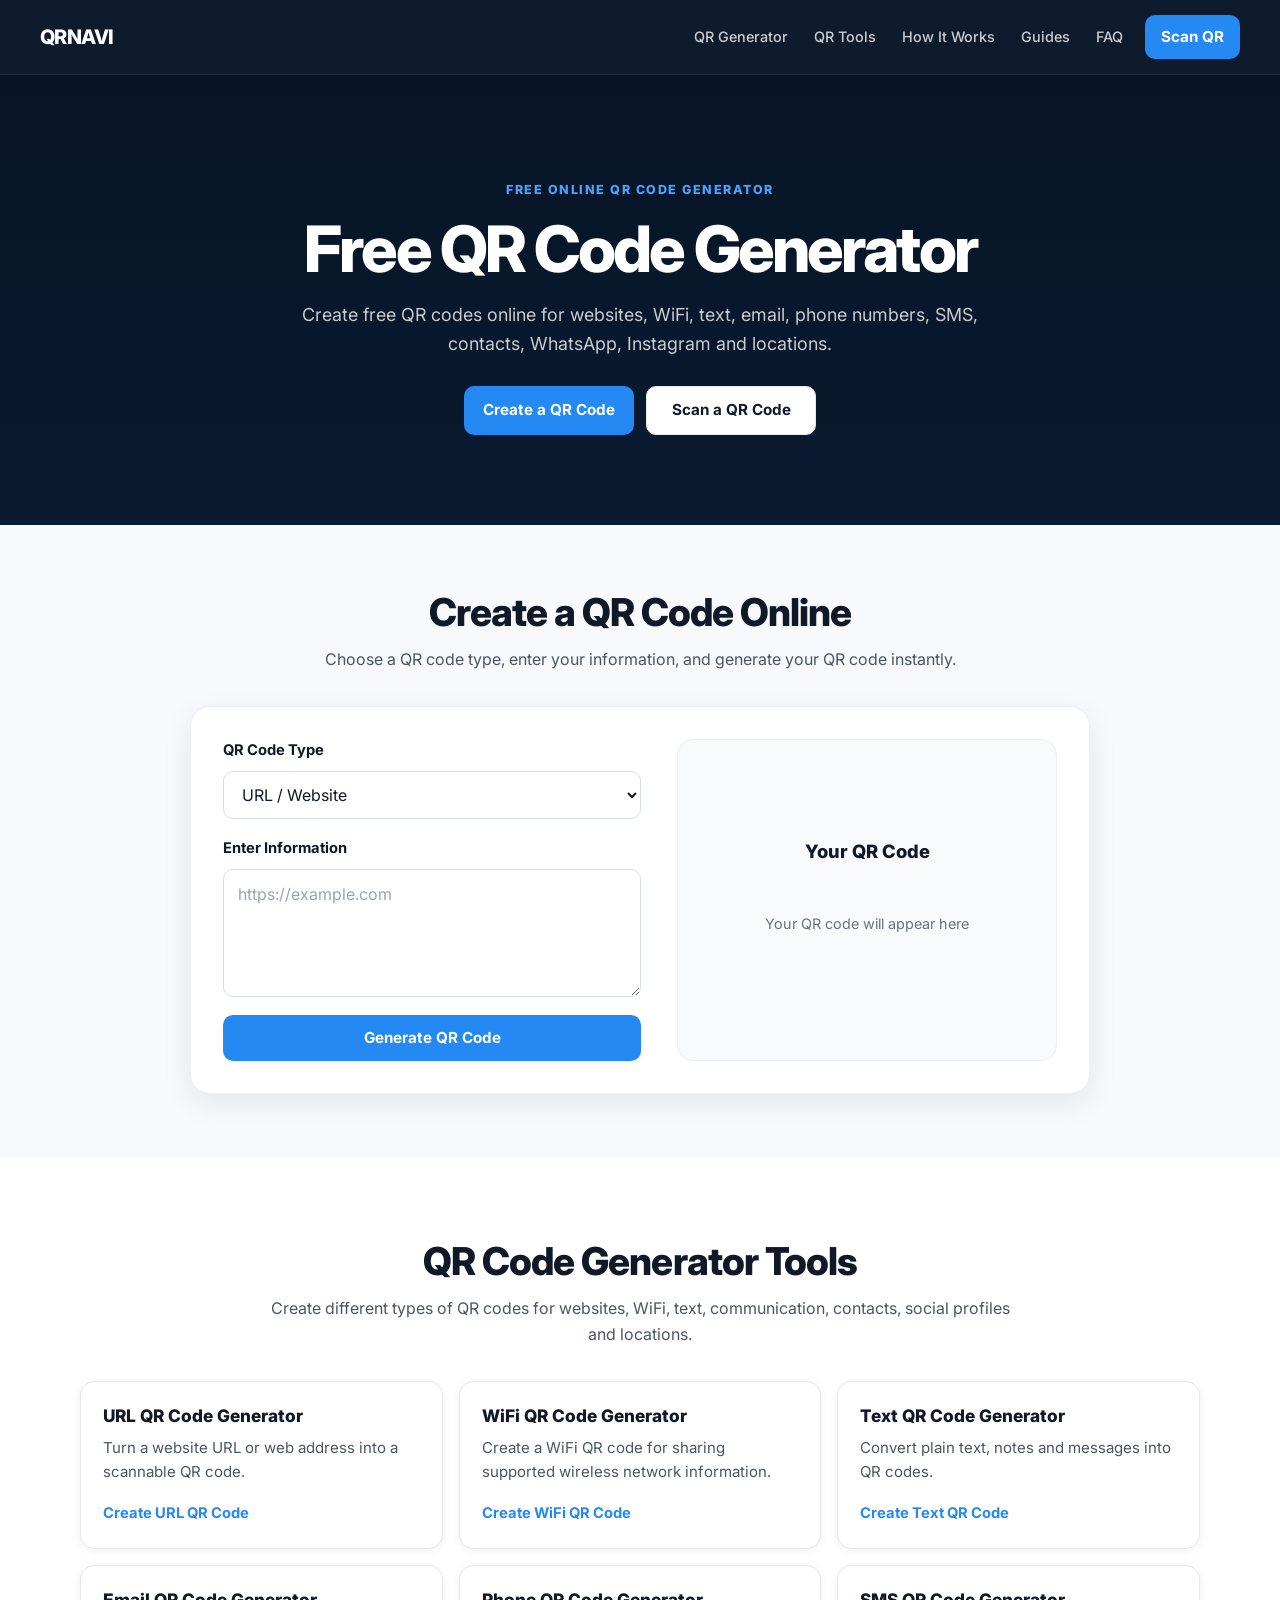
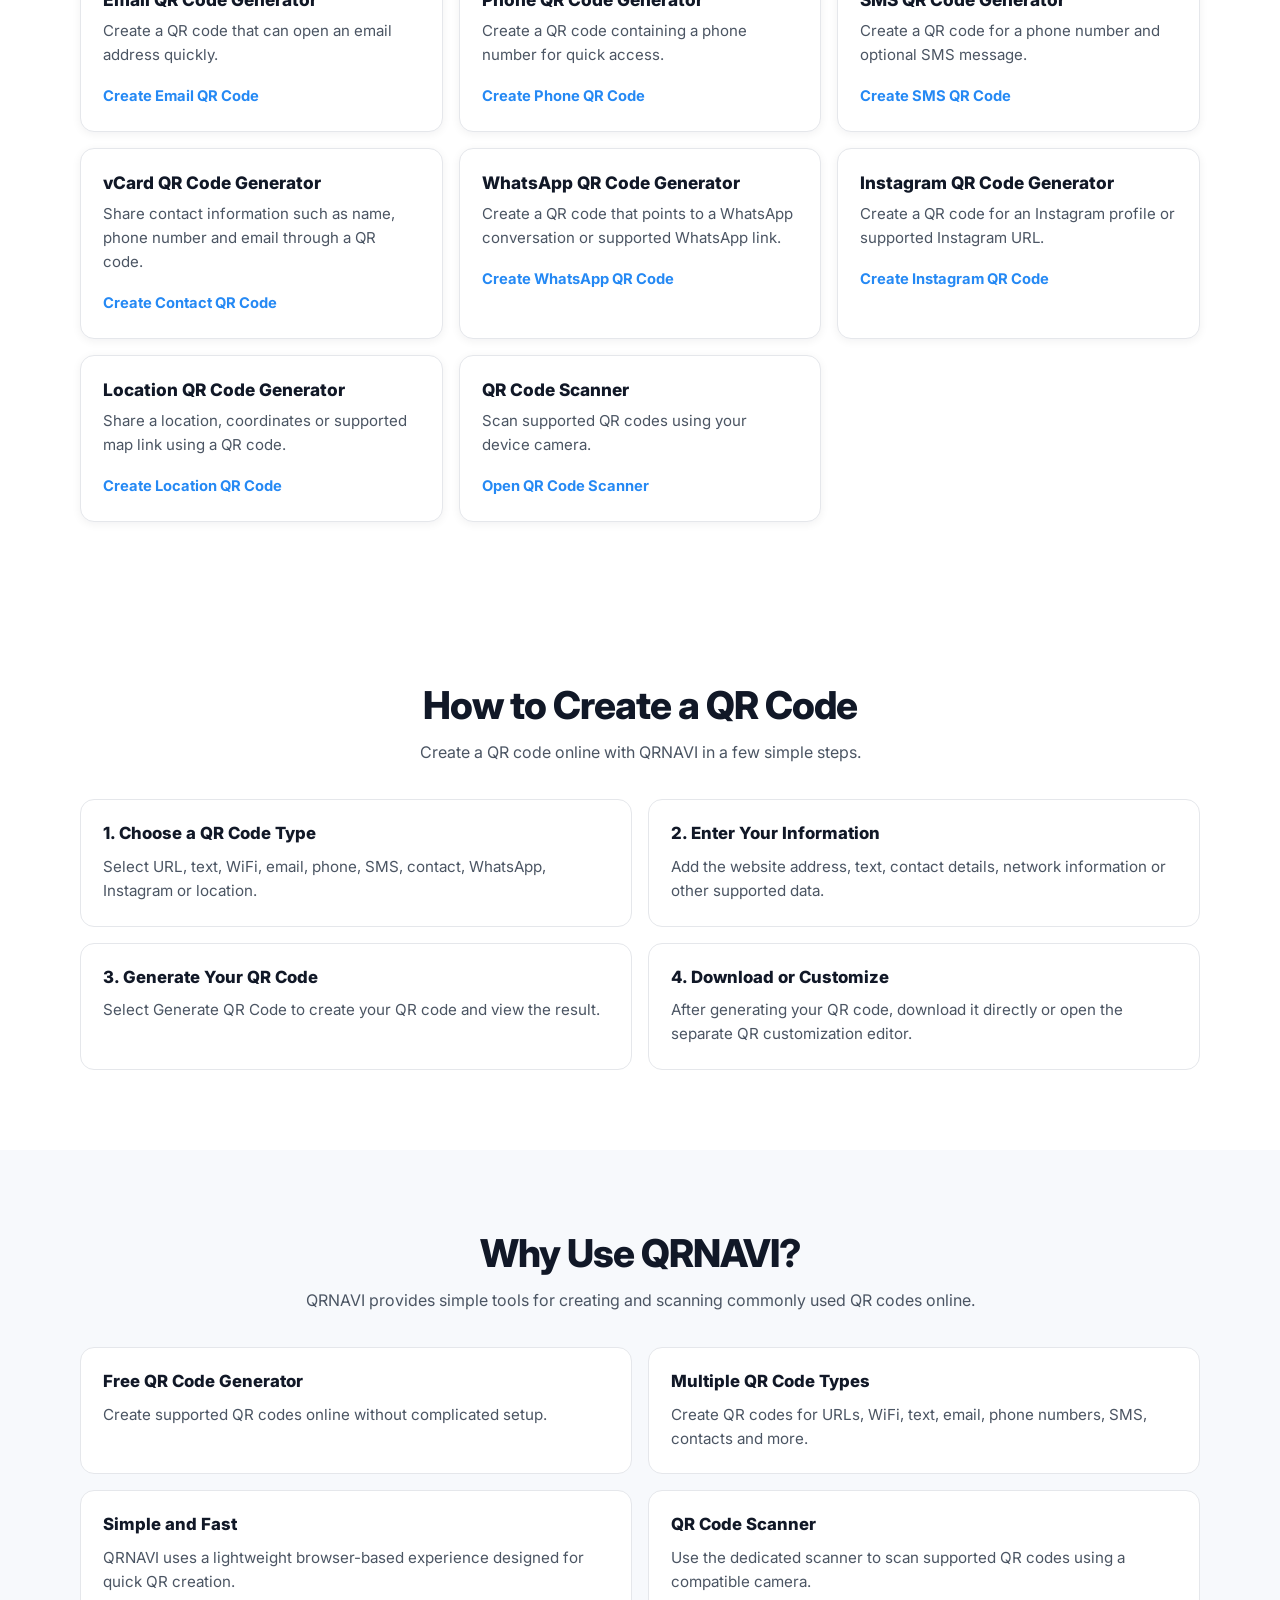
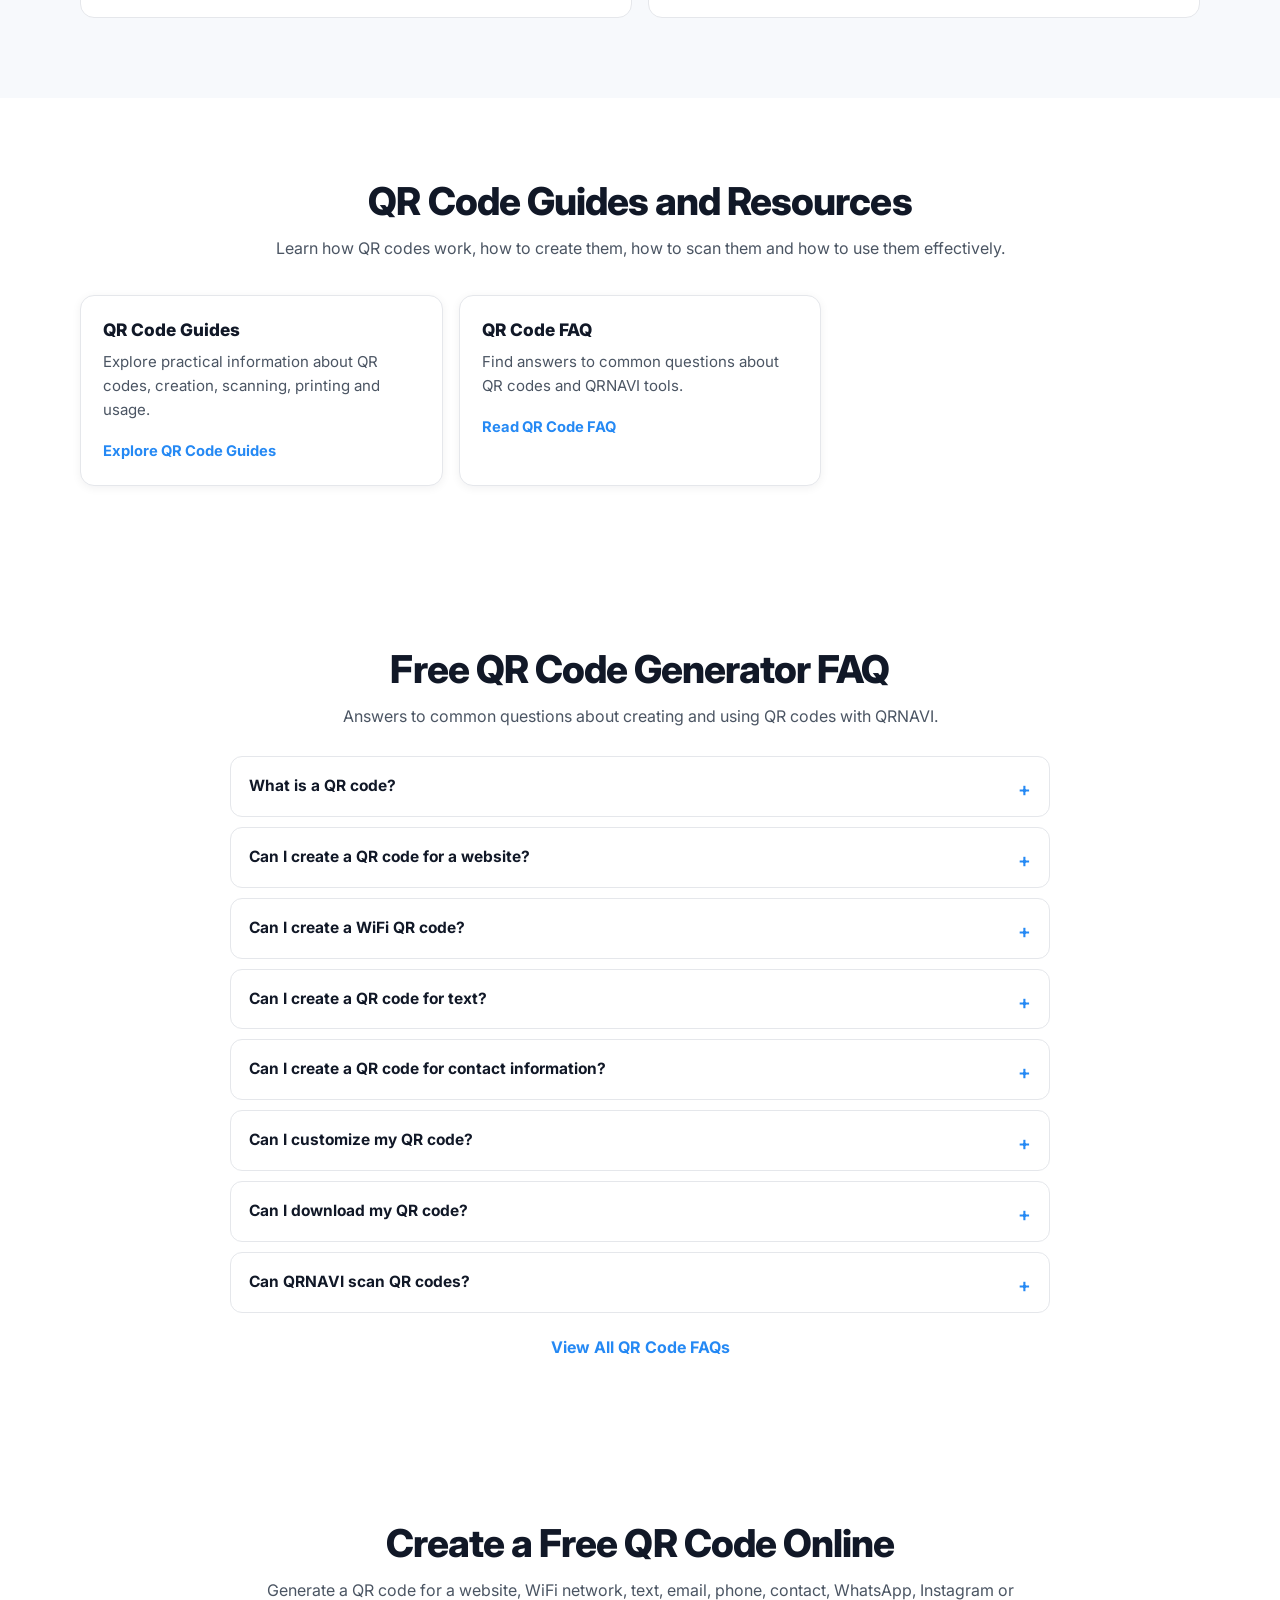
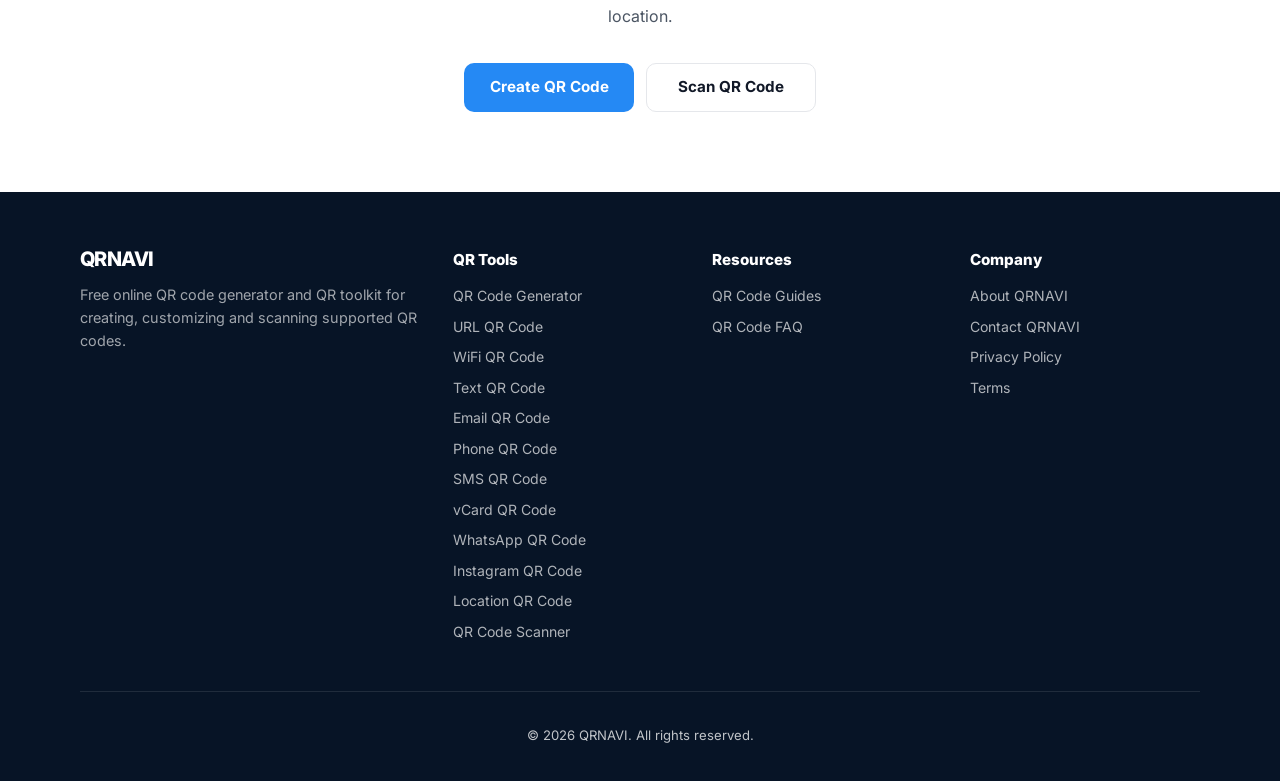
==== commit d6c2ac94: "Update fmt.Println message from 'Hello' to 'Goodbye'" ====
--- a/index.html
+++ b/index.html
@@ -8,16 +8,18 @@
     content="width=device-width, initial-scale=1.0"
   >
 
-  <title>QRNAVI — Free QR Code Generator</title>
+  <title>
+    Free QR Code Generator — Create QR Codes Online | QRNAVI
+  </title>
 
   <meta
     name="description"
-    content="Create free QR codes online with QRNAVI. Generate QR codes for URLs, WiFi, text, email, phone, SMS, contacts, WhatsApp, Instagram and locations quickly and easily."
+    content="Create free QR codes online with QRNAVI. Generate QR codes for URLs, WiFi, text, email, phone, SMS, contacts, WhatsApp, Instagram and locations. Customize and download QR codes easily."
   >
 
   <meta
     name="robots"
-    content="index, follow, max-image-preview:large"
+    content="index, follow, max-image-preview:large, max-snippet:-1, max-video-preview:-1"
   >
 
   <meta
@@ -26,14 +28,23 @@
   >
 
   <meta
-    property="og:title"
-    content="QRNAVI — Free QR Code Generator"
+    name="author"
+    content="QRNAVI"
   >
 
   <meta
-    property="og:description"
-    content="Create QR codes quickly with QRNAVI."
-  >
+    name="application-name"
+    content="QRNAVI"
+  >
+
+  <!--
+    Canonical intentionally omitted for now.
+    Final canonical URL will be added after QRNAVI domain is finalized.
+  -->
+
+  <!-- =========================
+       OPEN GRAPH
+  ========================== -->
 
   <meta
     property="og:type"
@@ -41,287 +52,493 @@
   >
 
   <meta
+    property="og:title"
+    content="Free QR Code Generator — QRNAVI"
+  >
+
+  <meta
+    property="og:description"
+    content="Create free QR codes online for URLs, WiFi, text, email, phone, SMS, contacts, WhatsApp, Instagram and locations with QRNAVI."
+  >
+
+  <meta
+    property="og:site_name"
+    content="QRNAVI"
+  >
+
+
+  <!-- =========================
+       TWITTER / X
+  ========================== -->
+
+  <meta
     name="twitter:card"
-    content="summary_large_image"
+    content="summary"
   >
 
   <meta
     name="twitter:title"
-    content="QRNAVI — Free QR Code Generator"
+    content="Free QR Code Generator — QRNAVI"
   >
 
   <meta
     name="twitter:description"
-    content="Create QR codes quickly with QRNAVI."
-  >
-
-  <link rel="preconnect" href="https://cdnjs.cloudflare.com">
-  <link rel="dns-prefetch" href="https://cdnjs.cloudflare.com">
-
-  <link rel="preconnect" href="https://fonts.googleapis.com">
-  <link rel="preconnect" href="https://fonts.gstatic.com" crossorigin>
+    content="Create free QR codes online for URLs, WiFi, text, email, phone, SMS, contacts and more."
+  >
+
+
+  <!-- =========================
+       PERFORMANCE
+  ========================== -->
+
+  <link
+    rel="preconnect"
+    href="https://cdnjs.cloudflare.com"
+  >
+
+  <link
+    rel="dns-prefetch"
+    href="//cdnjs.cloudflare.com"
+  >
+
+  <link
+    rel="preconnect"
+    href="https://fonts.googleapis.com"
+  >
+
+  <link
+    rel="preconnect"
+    href="https://fonts.gstatic.com"
+    crossorigin
+  >
+
+
+  <!-- =========================
+       FONT
+  ========================== -->
 
   <link
     href="https://fonts.googleapis.com/css2?family=Inter:wght@400;500;600;700;800&display=swap"
     rel="stylesheet"
   >
 
-  <link rel="stylesheet" href="style.css">
-
-  <!-- Structured Data: WebSite -->
+
+  <!-- =========================
+       MAIN CSS
+  ========================== -->
+
+  <link
+    rel="stylesheet"
+    href="style.css"
+  >
+
+
+  <!-- =========================
+       STRUCTURED DATA
+  ========================== -->
+
   <script type="application/ld+json">
   {
     "@context": "https://schema.org",
-    "@type": "WebSite",
-    "name": "QRNAVI",
-    "description": "Free online QR code generator and QR toolkit."
+    "@graph": [
+
+      {
+        "@type": "WebSite",
+        "@id": "#website",
+        "name": "QRNAVI",
+        "description": "Free online QR code generator and QR toolkit."
+      },
+
+      {
+        "@type": "Organization",
+        "@id": "#organization",
+        "name": "QRNAVI"
+      },
+
+      {
+        "@type": "WebApplication",
+        "@id": "#webapplication",
+        "name": "QRNAVI Free QR Code Generator",
+        "applicationCategory": "UtilitiesApplication",
+        "operatingSystem": "Any",
+        "browserRequirements": "Requires a modern web browser",
+        "description": "Create free QR codes online for URLs, text, WiFi, email, phone, SMS, contacts, WhatsApp, Instagram and locations."
+      }
+
+    ]
   }
   </script>
 
-  <!-- Structured Data: Organization -->
-  <script type="application/ld+json">
-  {
-    "@context": "https://schema.org",
-    "@type": "Organization",
-    "name": "QRNAVI"
-  }
-  </script>
-
-  <!-- Structured Data: WebApplication -->
-  <script type="application/ld+json">
-  {
-    "@context": "https://schema.org",
-    "@type": "WebApplication",
-    "name": "QRNAVI QR Code Generator",
-    "applicationCategory": "UtilitiesApplication",
-    "operatingSystem": "Web",
-    "description": "Create free QR codes online for URLs, text, WiFi, email, phone, SMS, contacts, WhatsApp, Instagram and locations."
-  }
-  </script>
 </head>
 
+
 <body>
 
-  <!-- =========================
+
+  <!-- =====================================================
        HEADER
-  ========================== -->
+  ====================================================== -->
+
   <header class="site-header">
-    <div class="container header-inner">
-
-      <a
-        class="brand"
-        href="index.html"
-        aria-label="QRNAVI home"
+
+    <div class="container">
+
+      <nav
+        class="nav"
+        aria-label="Main navigation"
       >
-        QRNAVI
-      </a>
-
-      <!-- Desktop Navigation -->
-      <nav
-        class="desktop-nav"
-        aria-label="Primary navigation"
-      >
-        <a href="qr-code-generator.html">QR Generator</a>
-        <a href="#qr-tools">QR Tools</a>
-        <a href="#how-it-works">How It Works</a>
-        <a href="guides.html">Guides</a>
-        <a href="faq.html">FAQ</a>
+
+        <!-- LOGO -->
 
         <a
-          class="nav-button"
-          href="qr-code-scanner.html"
+          href="index.html"
+          class="logo"
+          aria-label="QRNAVI Home"
         >
-          Scan QR
+          QRNAVI
         </a>
+
+
+        <!-- DESKTOP NAVIGATION -->
+
+        <div class="desktop-nav">
+
+          <a href="qr-code-generator.html">
+            QR Generator
+          </a>
+
+          <a href="#qr-tools">
+            QR Tools
+          </a>
+
+          <a href="#how-it-works">
+            How It Works
+          </a>
+
+          <a href="guides.html">
+            Guides
+          </a>
+
+          <a href="faq.html">
+            FAQ
+          </a>
+
+          <a
+            href="qr-code-scanner.html"
+            class="nav-button"
+          >
+            Scan QR
+          </a>
+
+        </div>
+
+
+        <!-- MOBILE MENU -->
+
+        <details class="mobile-menu">
+
+          <summary aria-label="Open navigation menu">
+            <span aria-hidden="true">☰</span>
+          </summary>
+
+
+          <div class="mobile-menu-content">
+
+            <a href="qr-code-generator.html">
+              QR Code Generator
+            </a>
+
+            <a href="#qr-tools">
+              QR Tools
+            </a>
+
+
+            <!-- QR TOOLS -->
+
+            <a href="url-to-qr-code.html">
+              URL QR Code
+            </a>
+
+            <a href="wifi-qr-code.html">
+              WiFi QR Code
+            </a>
+
+            <a href="text-to-qr-code.html">
+              Text QR Code
+            </a>
+
+            <a href="email-to-qr-code.html">
+              Email QR Code
+            </a>
+
+            <a href="phone-to-qr-code.html">
+              Phone QR Code
+            </a>
+
+            <a href="sms-to-qr-code.html">
+              SMS QR Code
+            </a>
+
+            <a href="vcard-qr-code.html">
+              Contact / vCard QR Code
+            </a>
+
+            <a href="whatsapp-qr-code.html">
+              WhatsApp QR Code
+            </a>
+
+            <a href="instagram-qr-code.html">
+              Instagram QR Code
+            </a>
+
+            <a href="location-qr-code.html">
+              Location QR Code
+            </a>
+
+
+            <!-- SCANNER -->
+
+            <a href="qr-code-scanner.html">
+              QR Code Scanner
+            </a>
+
+
+            <!-- RESOURCES -->
+
+            <a href="#how-it-works">
+              How It Works
+            </a>
+
+            <a href="guides.html">
+              QR Code Guides
+            </a>
+
+            <a href="faq.html">
+              FAQ
+            </a>
+
+
+            <!-- COMPANY -->
+
+            <a href="about.html">
+              About QRNAVI
+            </a>
+
+            <a href="contact.html">
+              Contact
+            </a>
+
+            <a href="privacy-policy.html">
+              Privacy Policy
+            </a>
+
+            <a href="terms.html">
+              Terms
+            </a>
+
+          </div>
+
+        </details>
+
       </nav>
 
-      <!-- Mobile Navigation -->
-      <details class="mobile-menu">
-
-        <summary
-          class="mobile-menu-button"
-          aria-label="Open navigation menu"
-        >
-          <span></span>
-          <span></span>
-          <span></span>
-        </summary>
-
-        <nav
-          class="mobile-menu-panel"
-          aria-label="Mobile navigation"
-        >
-          <a href="qr-code-generator.html">QR Generator</a>
-
-          <a href="#qr-tools">QR Tools</a>
-
-          <a href="url-to-qr-code.html">URL QR Code</a>
-          <a href="wifi-qr-code.html">WiFi QR Code</a>
-          <a href="text-to-qr-code.html">Text QR Code</a>
-          <a href="email-to-qr-code.html">Email QR Code</a>
-          <a href="phone-to-qr-code.html">Phone QR Code</a>
-          <a href="sms-to-qr-code.html">SMS QR Code</a>
-          <a href="vcard-qr-code.html">Contact / vCard</a>
-          <a href="whatsapp-qr-code.html">WhatsApp QR Code</a>
-          <a href="instagram-qr-code.html">Instagram QR Code</a>
-          <a href="location-qr-code.html">Location QR Code</a>
-
-          <a href="qr-code-scanner.html">Scan QR</a>
-
-          <a href="#how-it-works">How It Works</a>
-          <a href="guides.html">Guides</a>
-          <a href="faq.html">FAQ</a>
-          <a href="about.html">About</a>
-          <a href="contact.html">Contact</a>
-        </nav>
-
-      </details>
-
     </div>
+
   </header>
 
 
+
   <main>
 
-    <!-- =========================
+
+    <!-- =====================================================
          HERO
-    ========================== -->
+    ====================================================== -->
+
     <section class="hero">
-      <div class="container hero-inner">
-
-        <div class="hero-content">
-
-          <p class="eyebrow">
-            Fast • Free • Simple
-          </p>
-
-          <h1>
-            Free QR Code Generator
-          </h1>
-
-          <p class="hero-text">
-            Create QR codes for websites, WiFi, text, email, phone,
-            SMS, contacts, WhatsApp, Instagram and locations in seconds.
-          </p>
-
-          <div class="hero-actions">
-
-            <a
-              class="primary-button"
-              href="#qr-generator"
-            >
-              Create QR Code
-            </a>
-
-            <a
-              class="secondary-button"
-              href="qr-code-scanner.html"
-            >
-              Scan a QR Code
-            </a>
-
-          </div>
+
+      <div class="container">
+
+        <p class="hero-eyebrow">
+          FREE ONLINE QR CODE GENERATOR
+        </p>
+
+
+        <h1>
+          Free QR Code Generator
+        </h1>
+
+
+        <p>
+          Create free QR codes online for websites, WiFi,
+          text, email, phone numbers, SMS, contacts,
+          WhatsApp, Instagram and locations.
+        </p>
+
+
+        <div class="hero-actions">
+
+          <a
+            href="#qr-generator"
+            class="nav-button"
+          >
+            Create a QR Code
+          </a>
+
+
+          <a
+            href="qr-code-scanner.html"
+            class="secondary-button"
+          >
+            Scan a QR Code
+          </a>
 
         </div>
 
       </div>
+
     </section>
 
 
-    <!-- =========================
+
+    <!-- =====================================================
          MAIN QR GENERATOR
-    ========================== -->
+    ====================================================== -->
+
     <section
       class="generator-section"
       id="qr-generator"
+      aria-labelledby="generator-heading"
     >
 
       <div class="container">
 
+
         <div class="section-heading">
-          <p class="eyebrow">
-            QR Generator
+
+          <h2 id="generator-heading">
+            Create a QR Code Online
+          </h2>
+
+          <p>
+            Choose a QR code type, enter your information,
+            and generate your QR code instantly.
           </p>
 
-          <h2>
-            Create your QR code
-          </h2>
-
-          <p>
-            Choose a QR type, enter your information and generate
-            your QR code instantly.
-          </p>
-        </div>
+        </div>
+
 
 
         <div class="generator-card">
 
+
+          <!-- GENERATOR FORM -->
+
           <form
+            class="generator-form"
             id="qr-generator-form"
             novalidate
           >
 
-            <!-- QR Type -->
+
+            <!-- QR TYPE -->
+
             <div class="form-group">
 
               <label for="qr-type">
                 QR Code Type
               </label>
 
-              <select id="qr-type">
-                <option value="url">URL / Website</option>
-                <option value="text">Text</option>
-                <option value="wifi">WiFi</option>
-                <option value="email">Email</option>
-                <option value="phone">Phone</option>
-                <option value="sms">SMS</option>
-                <option value="vcard">Contact / vCard</option>
-                <option value="whatsapp">WhatsApp</option>
-                <option value="instagram">Instagram</option>
-                <option value="location">Location</option>
+
+              <select
+                id="qr-type"
+                name="qr-type"
+              >
+
+                <option value="url">
+                  URL / Website
+                </option>
+
+                <option value="text">
+                  Text
+                </option>
+
+                <option value="wifi">
+                  WiFi
+                </option>
+
+                <option value="email">
+                  Email
+                </option>
+
+                <option value="phone">
+                  Phone
+                </option>
+
+                <option value="sms">
+                  SMS
+                </option>
+
+                <option value="vcard">
+                  Contact / vCard
+                </option>
+
+                <option value="whatsapp">
+                  WhatsApp
+                </option>
+
+                <option value="instagram">
+                  Instagram
+                </option>
+
+                <option value="location">
+                  Location
+                </option>
+
               </select>
 
             </div>
 
 
-            <!-- Generic Input -->
+
+            <!-- GENERIC INPUT -->
+
             <div
               class="form-group"
               id="qr-input-group"
             >
 
               <label for="qr-input">
-                Website URL
+                Enter Information
               </label>
+
 
               <textarea
                 id="qr-input"
+                name="qr-input"
                 rows="4"
+                placeholder="Enter your URL, text or other information"
                 autocomplete="off"
-                placeholder="https://example.com"
               ></textarea>
 
-              <p class="input-help">
-                Enter the information you want to store in your QR code.
-              </p>
-
             </div>
 
 
-            <!-- WiFi Fields -->
+
+            <!-- WIFI FIELDS -->
+
             <div
               id="wifi-fields"
-              class="wifi-fields"
-              hidden
-            >
-            </div>
-
-
-            <!-- Generate -->
+            ></div>
+
+
+
+            <!-- GENERATE BUTTON -->
+
             <button
               type="submit"
-              class="primary-button generate-button"
               id="generate-btn"
+              class="nav-button"
             >
               Generate QR Code
             </button>
@@ -329,43 +546,36 @@
           </form>
 
 
-          <!-- QR Preview -->
+
+          <!-- =================================================
+               QR PREVIEW
+          ================================================== -->
+
           <div
             class="qr-preview"
             id="qr-preview"
+            aria-live="polite"
           >
 
-            <div class="qr-preview-header">
-
-              <div>
-                <p class="qr-preview-label">
-                  QR Preview
-                </p>
-
-                <h3>
-                  Your QR code
-                </h3>
-              </div>
-
-            </div>
+            <h3>
+              Your QR Code
+            </h3>
 
 
             <div
-              class="qr-output"
               id="qr-output"
-              aria-live="polite"
               aria-label="Generated QR code"
-            >
-              <div class="qr-placeholder">
-                <span class="qr-placeholder-icon">
-                  QR
-                </span>
-
-                <p>
-                  Your QR code will appear here.
-                </p>
-              </div>
-            </div>
+            ></div>
+
+
+            <!--
+              Download + Customize buttons are intentionally
+              controlled by the QR engine/download system after
+              a QR code is generated.
+
+              They should NOT be permanently visible before
+              QR generation.
+            -->
 
           </div>
 
@@ -376,210 +586,267 @@
     </section>
 
 
-    <!-- =========================
-         QR TOOLS
-    ========================== -->
+
+    <!-- =====================================================
+         QR CODE TOOLS
+    ====================================================== -->
+
     <section
       class="tools-section"
       id="qr-tools"
+      aria-labelledby="tools-heading"
     >
 
       <div class="container">
 
+
         <div class="section-heading">
 
-          <p class="eyebrow">
-            QR Tools
+          <h2 id="tools-heading">
+            QR Code Generator Tools
+          </h2>
+
+          <p>
+            Create different types of QR codes for websites,
+            WiFi, text, communication, contacts, social profiles
+            and locations.
           </p>
 
-          <h2>
-            Create different types of QR codes
-          </h2>
-
-          <p>
-            Use a dedicated QR tool for the type of information
-            you want to share.
-          </p>
-
-        </div>
+        </div>
+
 
 
         <div class="tools-grid">
 
-          <a
-            class="tool-card"
-            href="url-to-qr-code.html"
-          >
-            <span class="tool-icon">URL</span>
-
-            <h3>
-              URL QR Code
-            </h3>
-
-            <p>
-              Turn any website link into a scannable QR code.
-            </p>
-          </a>
-
-
-          <a
-            class="tool-card"
-            href="wifi-qr-code.html"
-          >
-            <span class="tool-icon">WiFi</span>
-
-            <h3>
-              WiFi QR Code
-            </h3>
-
-            <p>
-              Share WiFi network details without typing the password.
-            </p>
-          </a>
-
-
-          <a
-            class="tool-card"
-            href="text-to-qr-code.html"
-          >
-            <span class="tool-icon">TXT</span>
-
-            <h3>
-              Text QR Code
-            </h3>
-
-            <p>
-              Convert plain text and messages into QR codes.
-            </p>
-          </a>
-
-
-          <a
-            class="tool-card"
-            href="email-to-qr-code.html"
-          >
-            <span class="tool-icon">@</span>
-
-            <h3>
-              Email QR Code
-            </h3>
-
-            <p>
-              Create QR codes that open an email address.
-            </p>
-          </a>
-
-
-          <a
-            class="tool-card"
-            href="phone-to-qr-code.html"
-          >
-            <span class="tool-icon">TEL</span>
-
-            <h3>
-              Phone QR Code
-            </h3>
-
-            <p>
-              Make a QR code that can be used to call a phone number.
-            </p>
-          </a>
-
-
-          <a
-            class="tool-card"
-            href="sms-to-qr-code.html"
-          >
-            <span class="tool-icon">SMS</span>
-
-            <h3>
-              SMS QR Code
-            </h3>
-
-            <p>
-              Create QR codes for phone numbers and SMS messages.
-            </p>
-          </a>
-
-
-          <a
-            class="tool-card"
-            href="vcard-qr-code.html"
-          >
-            <span class="tool-icon">CARD</span>
-
-            <h3>
-              Contact / vCard
-            </h3>
-
-            <p>
-              Share contact information through a QR code.
-            </p>
-          </a>
-
-
-          <a
-            class="tool-card"
-            href="whatsapp-qr-code.html"
-          >
-            <span class="tool-icon">WA</span>
-
-            <h3>
-              WhatsApp QR Code
-            </h3>
-
-            <p>
-              Create a QR code for a WhatsApp conversation.
-            </p>
-          </a>
-
-
-          <a
-            class="tool-card"
-            href="instagram-qr-code.html"
-          >
-            <span class="tool-icon">IG</span>
-
-            <h3>
-              Instagram QR Code
-            </h3>
-
-            <p>
-              Share an Instagram profile with a QR code.
-            </p>
-          </a>
-
-
-          <a
-            class="tool-card"
-            href="location-qr-code.html"
-          >
-            <span class="tool-icon">MAP</span>
-
-            <h3>
-              Location QR Code
-            </h3>
-
-            <p>
-              Share a location or map link using a QR code.
-            </p>
-          </a>
-
-
-          <a
-            class="tool-card"
-            href="qr-code-scanner.html"
-          >
-            <span class="tool-icon">SCAN</span>
+
+          <!-- URL -->
+
+          <article class="tool-card">
+
+            <h3>
+              URL QR Code Generator
+            </h3>
+
+            <p>
+              Turn a website URL or web address into a
+              scannable QR code.
+            </p>
+
+            <a href="url-to-qr-code.html">
+              Create URL QR Code
+            </a>
+
+          </article>
+
+
+
+          <!-- WIFI -->
+
+          <article class="tool-card">
+
+            <h3>
+              WiFi QR Code Generator
+            </h3>
+
+            <p>
+              Create a WiFi QR code for sharing supported
+              wireless network information.
+            </p>
+
+            <a href="wifi-qr-code.html">
+              Create WiFi QR Code
+            </a>
+
+          </article>
+
+
+
+          <!-- TEXT -->
+
+          <article class="tool-card">
+
+            <h3>
+              Text QR Code Generator
+            </h3>
+
+            <p>
+              Convert plain text, notes and messages
+              into QR codes.
+            </p>
+
+            <a href="text-to-qr-code.html">
+              Create Text QR Code
+            </a>
+
+          </article>
+
+
+
+          <!-- EMAIL -->
+
+          <article class="tool-card">
+
+            <h3>
+              Email QR Code Generator
+            </h3>
+
+            <p>
+              Create a QR code that can open an email
+              address quickly.
+            </p>
+
+            <a href="email-to-qr-code.html">
+              Create Email QR Code
+            </a>
+
+          </article>
+
+
+
+          <!-- PHONE -->
+
+          <article class="tool-card">
+
+            <h3>
+              Phone QR Code Generator
+            </h3>
+
+            <p>
+              Create a QR code containing a phone number
+              for quick access.
+            </p>
+
+            <a href="phone-to-qr-code.html">
+              Create Phone QR Code
+            </a>
+
+          </article>
+
+
+
+          <!-- SMS -->
+
+          <article class="tool-card">
+
+            <h3>
+              SMS QR Code Generator
+            </h3>
+
+            <p>
+              Create a QR code for a phone number and
+              optional SMS message.
+            </p>
+
+            <a href="sms-to-qr-code.html">
+              Create SMS QR Code
+            </a>
+
+          </article>
+
+
+
+          <!-- VCARD -->
+
+          <article class="tool-card">
+
+            <h3>
+              vCard QR Code Generator
+            </h3>
+
+            <p>
+              Share contact information such as name,
+              phone number and email through a QR code.
+            </p>
+
+            <a href="vcard-qr-code.html">
+              Create Contact QR Code
+            </a>
+
+          </article>
+
+
+
+          <!-- WHATSAPP -->
+
+          <article class="tool-card">
+
+            <h3>
+              WhatsApp QR Code Generator
+            </h3>
+
+            <p>
+              Create a QR code that points to a WhatsApp
+              conversation or supported WhatsApp link.
+            </p>
+
+            <a href="whatsapp-qr-code.html">
+              Create WhatsApp QR Code
+            </a>
+
+          </article>
+
+
+
+          <!-- INSTAGRAM -->
+
+          <article class="tool-card">
+
+            <h3>
+              Instagram QR Code Generator
+            </h3>
+
+            <p>
+              Create a QR code for an Instagram profile
+              or supported Instagram URL.
+            </p>
+
+            <a href="instagram-qr-code.html">
+              Create Instagram QR Code
+            </a>
+
+          </article>
+
+
+
+          <!-- LOCATION -->
+
+          <article class="tool-card">
+
+            <h3>
+              Location QR Code Generator
+            </h3>
+
+            <p>
+              Share a location, coordinates or supported
+              map link using a QR code.
+            </p>
+
+            <a href="location-qr-code.html">
+              Create Location QR Code
+            </a>
+
+          </article>
+
+
+
+          <!-- SCANNER -->
+
+          <article class="tool-card">
 
             <h3>
               QR Code Scanner
             </h3>
 
             <p>
-              Scan QR codes using your device camera.
-            </p>
-          </a>
+              Scan supported QR codes using your device
+              camera.
+            </p>
+
+            <a href="qr-code-scanner.html">
+              Open QR Code Scanner
+            </a>
+
+          </article>
 
         </div>
 
@@ -588,80 +855,188 @@
     </section>
 
 
-    <!-- =========================
+
+    <!-- =====================================================
          HOW IT WORKS
-    ========================== -->
+    ====================================================== -->
+
     <section
       class="info-section"
       id="how-it-works"
+      aria-labelledby="how-heading"
     >
 
       <div class="container">
 
+
         <div class="section-heading">
 
-          <p class="eyebrow">
-            How It Works
+          <h2 id="how-heading">
+            How to Create a QR Code
+          </h2>
+
+          <p>
+            Create a QR code online with QRNAVI in a few
+            simple steps.
           </p>
 
-          <h2>
-            Create a QR code in three simple steps
+        </div>
+
+
+
+        <div class="steps-grid">
+
+
+          <article>
+
+            <h3>
+              1. Choose a QR Code Type
+            </h3>
+
+            <p>
+              Select URL, text, WiFi, email, phone, SMS,
+              contact, WhatsApp, Instagram or location.
+            </p>
+
+          </article>
+
+
+
+          <article>
+
+            <h3>
+              2. Enter Your Information
+            </h3>
+
+            <p>
+              Add the website address, text, contact details,
+              network information or other supported data.
+            </p>
+
+          </article>
+
+
+
+          <article>
+
+            <h3>
+              3. Generate Your QR Code
+            </h3>
+
+            <p>
+              Select Generate QR Code to create your QR code
+              and view the result.
+            </p>
+
+          </article>
+
+
+
+          <article>
+
+            <h3>
+              4. Download or Customize
+            </h3>
+
+            <p>
+              After generating your QR code, download it directly
+              or open the separate QR customization editor.
+            </p>
+
+          </article>
+
+        </div>
+
+      </div>
+
+    </section>
+
+
+
+    <!-- =====================================================
+         WHY QRNAVI
+    ====================================================== -->
+
+    <section
+      class="info-section"
+      aria-labelledby="why-heading"
+    >
+
+      <div class="container">
+
+
+        <div class="section-heading">
+
+          <h2 id="why-heading">
+            Why Use QRNAVI?
           </h2>
 
-        </div>
+          <p>
+            QRNAVI provides simple tools for creating and
+            scanning commonly used QR codes online.
+          </p>
+
+        </div>
+
 
 
         <div class="steps-grid">
 
-          <article class="step-card">
-
-            <span class="step-number">
-              01
-            </span>
-
-            <h3>
-              Choose a QR type
-            </h3>
-
-            <p>
-              Select URL, WiFi, text, email, phone, SMS,
-              contact or another supported QR type.
-            </p>
-
-          </article>
-
-
-          <article class="step-card">
-
-            <span class="step-number">
-              02
-            </span>
-
-            <h3>
-              Enter your information
-            </h3>
-
-            <p>
-              Add the information you want your QR code
-              to contain.
-            </p>
-
-          </article>
-
-
-          <article class="step-card">
-
-            <span class="step-number">
-              03
-            </span>
-
-            <h3>
-              Generate and customize
-            </h3>
-
-            <p>
-              Generate your QR code, customize its appearance
-              and download it when ready.
+
+          <article>
+
+            <h3>
+              Free QR Code Generator
+            </h3>
+
+            <p>
+              Create supported QR codes online without
+              complicated setup.
+            </p>
+
+          </article>
+
+
+
+          <article>
+
+            <h3>
+              Multiple QR Code Types
+            </h3>
+
+            <p>
+              Create QR codes for URLs, WiFi, text, email,
+              phone numbers, SMS, contacts and more.
+            </p>
+
+          </article>
+
+
+
+          <article>
+
+            <h3>
+              Simple and Fast
+            </h3>
+
+            <p>
+              QRNAVI uses a lightweight browser-based
+              experience designed for quick QR creation.
+            </p>
+
+          </article>
+
+
+
+          <article>
+
+            <h3>
+              QR Code Scanner
+            </h3>
+
+            <p>
+              Use the dedicated scanner to scan supported
+              QR codes using a compatible camera.
             </p>
 
           </article>
@@ -673,82 +1048,251 @@
     </section>
 
 
-    <!-- =========================
-         WHY QRNAVI
-    ========================== -->
-    <section class="info-section">
+
+    <!-- =====================================================
+         QR CODE GUIDES
+    ====================================================== -->
+
+    <section
+      class="info-section"
+      aria-labelledby="guides-heading"
+    >
 
       <div class="container">
 
+
         <div class="section-heading">
 
-          <p class="eyebrow">
-            Why QRNAVI
+          <h2 id="guides-heading">
+            QR Code Guides and Resources
+          </h2>
+
+          <p>
+            Learn how QR codes work, how to create them,
+            how to scan them and how to use them effectively.
           </p>
 
-          <h2>
-            A simple QR toolkit built for everyday use
+        </div>
+
+
+
+        <div class="tools-grid">
+
+
+          <article class="tool-card">
+
+            <h3>
+              QR Code Guides
+            </h3>
+
+            <p>
+              Explore practical information about QR codes,
+              creation, scanning, printing and usage.
+            </p>
+
+            <a href="guides.html">
+              Explore QR Code Guides
+            </a>
+
+          </article>
+
+
+
+          <article class="tool-card">
+
+            <h3>
+              QR Code FAQ
+            </h3>
+
+            <p>
+              Find answers to common questions about QR codes
+              and QRNAVI tools.
+            </p>
+
+            <a href="faq.html">
+              Read QR Code FAQ
+            </a>
+
+          </article>
+
+        </div>
+
+      </div>
+
+    </section>
+
+
+
+    <!-- =====================================================
+         FAQ
+    ====================================================== -->
+
+    <section
+      class="faq-section"
+      aria-labelledby="faq-heading"
+    >
+
+      <div class="container">
+
+
+        <div class="section-heading">
+
+          <h2 id="faq-heading">
+            Free QR Code Generator FAQ
           </h2>
 
-        </div>
-
-
-        <div class="benefits-grid">
-
-          <article class="benefit-card">
-
-            <h3>
-              Fast
-            </h3>
-
-            <p>
-              Generate QR codes quickly with a lightweight
-              browser-based experience.
-            </p>
-
-          </article>
-
-
-          <article class="benefit-card">
-
-            <h3>
-              Easy to use
-            </h3>
-
-            <p>
-              Clear controls and dedicated tools make QR
-              creation straightforward.
-            </p>
-
-          </article>
-
-
-          <article class="benefit-card">
-
-            <h3>
-              Mobile friendly
-            </h3>
-
-            <p>
-              Designed to work smoothly on phones, tablets
-              and desktop browsers.
-            </p>
-
-          </article>
-
-
-          <article class="benefit-card">
-
-            <h3>
-              Customizable
-            </h3>
-
-            <p>
-              Adjust supported QR appearance settings while
-              keeping the underlying QR data unchanged.
-            </p>
-
-          </article>
+          <p>
+            Answers to common questions about creating and
+            using QR codes with QRNAVI.
+          </p>
+
+        </div>
+
+
+
+        <!-- FAQ 1 -->
+
+        <details>
+
+          <summary>
+            What is a QR code?
+          </summary>
+
+          <p>
+            A QR code is a two-dimensional code that can store
+            information such as a website URL, text, contact
+            information or other supported data.
+          </p>
+
+        </details>
+
+
+
+        <!-- FAQ 2 -->
+
+        <details>
+
+          <summary>
+            Can I create a QR code for a website?
+          </summary>
+
+          <p>
+            Yes. Select the URL QR code option and enter the
+            website address you want to encode.
+          </p>
+
+        </details>
+
+
+
+        <!-- FAQ 3 -->
+
+        <details>
+
+          <summary>
+            Can I create a WiFi QR code?
+          </summary>
+
+          <p>
+            Yes. QRNAVI includes a WiFi QR code generator
+            for supported wireless network information.
+          </p>
+
+        </details>
+
+
+
+        <!-- FAQ 4 -->
+
+        <details>
+
+          <summary>
+            Can I create a QR code for text?
+          </summary>
+
+          <p>
+            Yes. Select Text and enter the information you
+            want to encode into the QR code.
+          </p>
+
+        </details>
+
+
+
+        <!-- FAQ 5 -->
+
+        <details>
+
+          <summary>
+            Can I create a QR code for contact information?
+          </summary>
+
+          <p>
+            Yes. QRNAVI supports Contact / vCard QR codes
+            for supported contact information.
+          </p>
+
+        </details>
+
+
+
+        <!-- FAQ 6 -->
+
+        <details>
+
+          <summary>
+            Can I customize my QR code?
+          </summary>
+
+          <p>
+            Yes. After generating a QR code, the Customize
+            option will open the separate QRNAVI customization
+            editor.
+          </p>
+
+        </details>
+
+
+
+        <!-- FAQ 7 -->
+
+        <details>
+
+          <summary>
+            Can I download my QR code?
+          </summary>
+
+          <p>
+            Yes. After generating a QR code, the Download
+            option can be used to save the generated QR image.
+          </p>
+
+        </details>
+
+
+
+        <!-- FAQ 8 -->
+
+        <details>
+
+          <summary>
+            Can QRNAVI scan QR codes?
+          </summary>
+
+          <p>
+            Yes. QRNAVI includes a dedicated QR Code Scanner
+            page for supported devices and browsers.
+          </p>
+
+        </details>
+
+
+
+        <div class="section-action">
+
+          <a href="faq.html">
+            View All QR Code FAQs
+          </a>
 
         </div>
 
@@ -757,191 +1301,52 @@
     </section>
 
 
-    <!-- =========================
-         GUIDES
-    ========================== -->
-    <section class="guides-section">
+
+    <!-- =====================================================
+         FINAL CTA
+    ====================================================== -->
+
+    <section
+      class="info-section"
+      aria-labelledby="cta-heading"
+    >
 
       <div class="container">
 
+
         <div class="section-heading">
 
-          <p class="eyebrow">
-            Guides
+          <h2 id="cta-heading">
+            Create a Free QR Code Online
+          </h2>
+
+          <p>
+            Generate a QR code for a website, WiFi network,
+            text, email, phone, contact, WhatsApp, Instagram
+            or location.
           </p>
 
-          <h2>
-            Learn more about QR codes
-          </h2>
-
-          <p>
-            Practical guides for creating, scanning, printing
-            and using QR codes.
-          </p>
-
-        </div>
-
-
-        <div class="guides-grid">
+        </div>
+
+
+
+        <div class="hero-actions">
 
           <a
-            class="guide-card"
-            href="guides.html"
-          >
-            <h3>
-              QR Code Guides
-            </h3>
-
-            <p>
-              Explore QR code basics, best practices and
-              practical use cases.
-            </p>
-
-            <span>
-              Read guides →
-            </span>
-          </a>
-
-
-          <a
-            class="guide-card"
-            href="faq.html"
-          >
-            <h3>
-              QRNAVI FAQ
-            </h3>
-
-            <p>
-              Find answers to common questions about
-              QR code creation and scanning.
-            </p>
-
-            <span>
-              View FAQ →
-            </span>
-          </a>
-
-        </div>
-
-      </div>
-
-    </section>
-
-
-    <!-- =========================
-         FAQ
-    ========================== -->
-    <section class="faq-section">
-
-      <div class="container">
-
-        <div class="section-heading">
-
-          <p class="eyebrow">
-            FAQ
-          </p>
-
-          <h2>
-            Frequently asked questions
-          </h2>
-
-        </div>
-
-
-        <div class="faq-list">
-
-          <details class="faq-item">
-
-            <summary>
-              Is QRNAVI free to use?
-            </summary>
-
-            <p>
-              QRNAVI is designed to provide free QR code
-              generation tools for supported QR types.
-            </p>
-
-          </details>
-
-
-          <details class="faq-item">
-
-            <summary>
-              What types of QR codes can I create?
-            </summary>
-
-            <p>
-              QRNAVI supports URLs, text, WiFi, email, phone,
-              SMS, contacts, WhatsApp, Instagram and locations.
-            </p>
-
-          </details>
-
-
-          <details class="faq-item">
-
-            <summary>
-              Can I customize my QR code?
-            </summary>
-
-            <p>
-              Yes. After generating a QR code, supported
-              appearance settings can be adjusted using the
-              QRNAVI customization editor.
-            </p>
-
-          </details>
-
-
-          <details class="faq-item">
-
-            <summary>
-              Can I scan QR codes with QRNAVI?
-            </summary>
-
-            <p>
-              Yes. QRNAVI includes a dedicated QR code scanner
-              designed for compatible mobile and desktop browsers.
-            </p>
-
-          </details>
-
-        </div>
-
-      </div>
-
-    </section>
-
-
-    <!-- =========================
-         CTA
-    ========================== -->
-    <section class="cta-section">
-
-      <div class="container">
-
-        <div class="cta-card">
-
-          <p class="eyebrow">
-            QRNAVI
-          </p>
-
-          <h2>
-            Create your QR code now
-          </h2>
-
-          <p>
-            Choose a QR type, add your information and
-            generate a QR code in seconds.
-          </p>
-
-          <a
-            class="primary-button"
             href="#qr-generator"
+            class="nav-button"
           >
             Create QR Code
           </a>
 
+
+          <a
+            href="qr-code-scanner.html"
+            class="secondary-button"
+          >
+            Scan QR Code
+          </a>
+
         </div>
 
       </div>
@@ -951,168 +1356,215 @@
   </main>
 
 
-  <!-- =========================
+
+  <!-- =====================================================
        FOOTER
-  ========================== -->
+  ====================================================== -->
+
   <footer class="site-footer">
 
-    <div class="container footer-grid">
-
-      <div class="footer-brand">
-
-        <a
-          class="brand"
-          href="index.html"
-        >
-          QRNAVI
-        </a>
+    <div class="container">
+
+
+      <div class="footer-grid">
+
+
+        <!-- BRAND -->
+
+        <div>
+
+          <a
+            href="index.html"
+            class="logo"
+          >
+            QRNAVI
+          </a>
+
+          <p>
+            Free online QR code generator and QR toolkit
+            for creating, customizing and scanning supported
+            QR codes.
+          </p>
+
+        </div>
+
+
+
+        <!-- QR TOOLS -->
+
+        <div>
+
+          <h3>
+            QR Tools
+          </h3>
+
+
+          <a href="qr-code-generator.html">
+            QR Code Generator
+          </a>
+
+          <a href="url-to-qr-code.html">
+            URL QR Code
+          </a>
+
+          <a href="wifi-qr-code.html">
+            WiFi QR Code
+          </a>
+
+          <a href="text-to-qr-code.html">
+            Text QR Code
+          </a>
+
+          <a href="email-to-qr-code.html">
+            Email QR Code
+          </a>
+
+          <a href="phone-to-qr-code.html">
+            Phone QR Code
+          </a>
+
+          <a href="sms-to-qr-code.html">
+            SMS QR Code
+          </a>
+
+          <a href="vcard-qr-code.html">
+            vCard QR Code
+          </a>
+
+          <a href="whatsapp-qr-code.html">
+            WhatsApp QR Code
+          </a>
+
+          <a href="instagram-qr-code.html">
+            Instagram QR Code
+          </a>
+
+          <a href="location-qr-code.html">
+            Location QR Code
+          </a>
+
+          <a href="qr-code-scanner.html">
+            QR Code Scanner
+          </a>
+
+        </div>
+
+
+
+        <!-- RESOURCES -->
+
+        <div>
+
+          <h3>
+            Resources
+          </h3>
+
+
+          <a href="guides.html">
+            QR Code Guides
+          </a>
+
+          <a href="faq.html">
+            QR Code FAQ
+          </a>
+
+        </div>
+
+
+
+        <!-- COMPANY -->
+
+        <div>
+
+          <h3>
+            Company
+          </h3>
+
+
+          <a href="about.html">
+            About QRNAVI
+          </a>
+
+          <a href="contact.html">
+            Contact QRNAVI
+          </a>
+
+          <a href="privacy-policy.html">
+            Privacy Policy
+          </a>
+
+          <a href="terms.html">
+            Terms
+          </a>
+
+        </div>
+
+      </div>
+
+
+
+      <!-- FOOTER BOTTOM -->
+
+      <div class="footer-bottom">
 
         <p>
-          A simple online QR code generator and toolkit
-          for everyday QR code creation and scanning.
+          © <span id="current-year">2026</span>
+          QRNAVI. All rights reserved.
         </p>
 
       </div>
 
-
-      <div class="footer-column">
-
-        <h3>
-          QR Tools
-        </h3>
-
-        <a href="qr-code-generator.html">
-          QR Generator
-        </a>
-
-        <a href="url-to-qr-code.html">
-          URL QR Code
-        </a>
-
-        <a href="wifi-qr-code.html">
-          WiFi QR Code
-        </a>
-
-        <a href="text-to-qr-code.html">
-          Text QR Code
-        </a>
-
-        <a href="email-to-qr-code.html">
-          Email QR Code
-        </a>
-
-        <a href="phone-to-qr-code.html">
-          Phone QR Code
-        </a>
-
-        <a href="sms-to-qr-code.html">
-          SMS QR Code
-        </a>
-
-        <a href="vcard-qr-code.html">
-          Contact / vCard
-        </a>
-
-      </div>
-
-
-      <div class="footer-column">
-
-        <h3>
-          More Tools
-        </h3>
-
-        <a href="whatsapp-qr-code.html">
-          WhatsApp QR Code
-        </a>
-
-        <a href="instagram-qr-code.html">
-          Instagram QR Code
-        </a>
-
-        <a href="location-qr-code.html">
-          Location QR Code
-        </a>
-
-        <a href="qr-code-scanner.html">
-          QR Code Scanner
-        </a>
-
-      </div>
-
-
-      <div class="footer-column">
-
-        <h3>
-          Resources
-        </h3>
-
-        <a href="guides.html">
-          Guides
-        </a>
-
-        <a href="faq.html">
-          FAQ
-        </a>
-
-        <a href="about.html">
-          About
-        </a>
-
-        <a href="contact.html">
-          Contact
-        </a>
-
-        <a href="privacy-policy.html">
-          Privacy Policy
-        </a>
-
-        <a href="terms.html">
-          Terms
-        </a>
-
-      </div>
-
     </div>
 
-
-    <div class="container footer-bottom">
-
-      <p>
-        © <span id="current-year"></span> QRNAVI. All rights reserved.
-      </p>
-
-    </div>
-
   </footer>
 
 
-  <!-- =========================
-       SCRIPTS
-  ========================== -->
-
-  <!-- Core QR generator -->
+
+  <!-- =====================================================
+       CORE QR GENERATOR
+  ====================================================== -->
+
   <script
     src="script.js"
     defer
   ></script>
 
-  <!-- Professional QR customizer -->
+
+
+  <!-- =====================================================
+       DOWNLOAD SYSTEM
+       
+       File will be added in the next step.
+       Keeping the planned file reference here means we
+       don't need to edit index.html again just to add this
+       script reference.
+  ====================================================== -->
+
   <script
-    src="qr-customizer.js"
+    src="download-system.js"
     defer
   ></script>
 
 
+
+  <!-- =====================================================
+       YEAR
+  ====================================================== -->
+
   <script>
     document.addEventListener("DOMContentLoaded", function () {
-      const yearElement = document.getElementById("current-year");
+
+      const yearElement =
+        document.getElementById("current-year");
 
       if (yearElement) {
-        yearElement.textContent = new Date().getFullYear();
+        yearElement.textContent =
+          new Date().getFullYear();
       }
+
     });
   </script>
 
+
 </body>
 </html>
